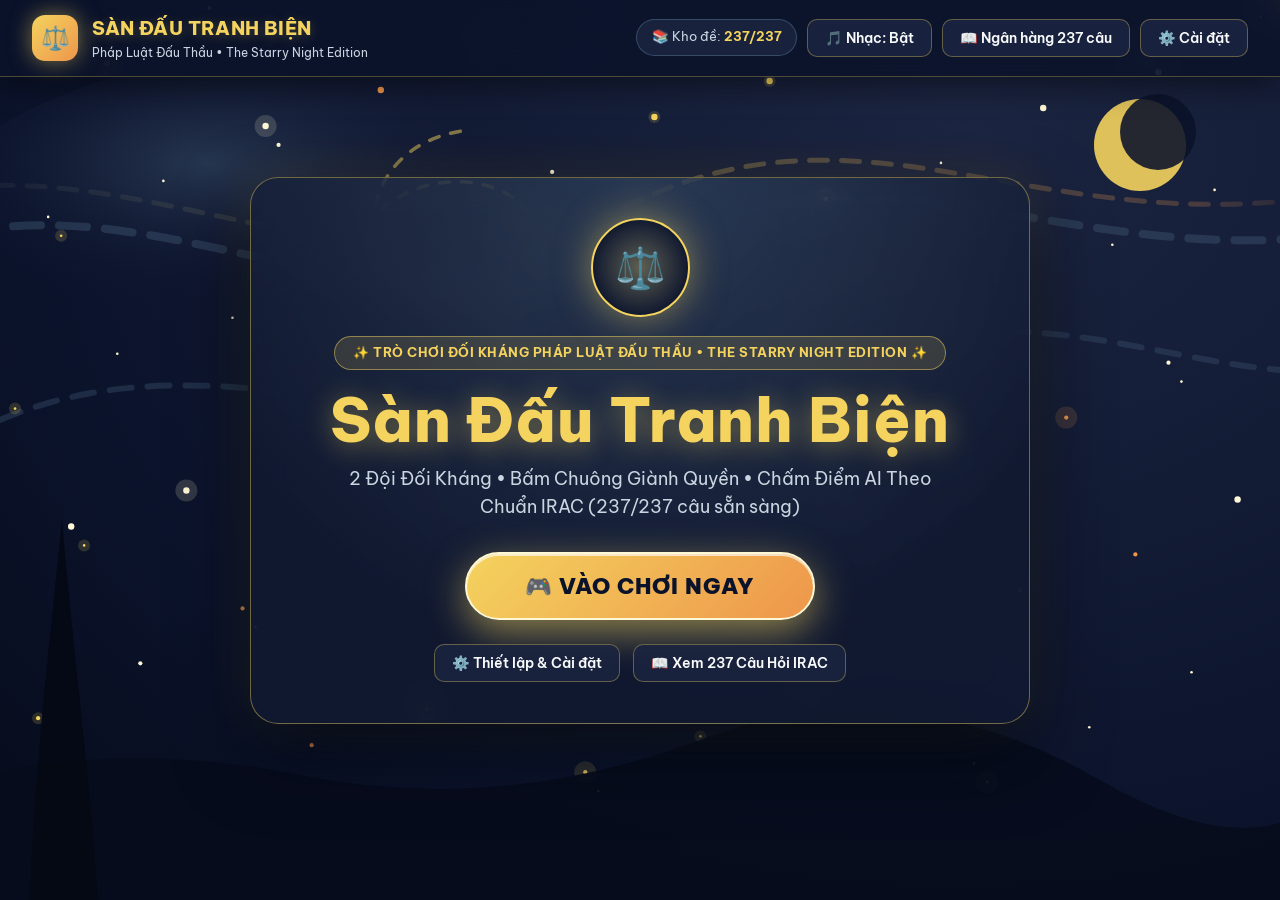
==== index.html @ 513fdb6c "Deploy Sàn Đấu Tranh Biện v8.0 to GitHub Pages" ====
<!DOCTYPE html>
<html lang="vi">
  <head>
    <meta charset="UTF-8" />
    <meta name="viewport" content="width=device-width, initial-scale=1.0, maximum-scale=5.0" />
    <meta name="description" content="Sàn Đấu Tranh Biện - Trò chơi học thuật đối kháng 1v1 môn Pháp luật Đấu thầu (UIT - ĐHQG TP.HCM)." />
    <meta name="author" content="Nguyễn Quốc Đạt, Đỗ Hoàng Gia Bảo, Trần Võ Đăng Khoa" />
    <meta name="referrer" content="no-referrer" />
    <title>Sàn Đấu Tranh Biện | Pháp Luật Đấu Thầu</title>
    <link rel="icon" type="image/svg+xml" href="./favicon.svg?v=8.0" />
    <link rel="shortcut icon" href="./favicon.svg?v=8.0" />
    <link rel="preconnect" href="https://fonts.googleapis.com" />
    <link rel="preconnect" href="https://fonts.gstatic.com" crossorigin />
    <link
      href="https://fonts.googleapis.com/css2?family=Be+Vietnam+Pro:ital,wght@0,400;0,500;0,600;0,700;0,800;1,400&family=Playfair+Display:ital,wght@0,700;0,800;1,600&family=JetBrains+Mono:wght@500;700&display=swap"
      rel="stylesheet"
    />
    <link rel="stylesheet" href="./styles.css?v=8.0" />
  </head>
  <body>
    <div id="root"></div>
    <script type="module" src="./app.js?v=8.0"></script>
  </body>
</html>
---- styles.css ----
:root {
  --bg-deep: #0B132B;
  --bg-deep-night: #0B132B;
  --bg-twilight: #1C2541;
  --cobalt-swirl: #3A506B;
  --star-yellow: #F4D35E;
  --star-amber: #EE964B;
  --cyan-glow: #5BC0BE;
  --text-light: #F8FAFC;
  --text-muted: #CBD5E1;
  --danger: #F87171;
  --success: #34D399;
}

* {
  box-sizing: border-box;
  margin: 0;
  padding: 0;
}

html, body {
  font-family: "Be Vietnam Pro", -apple-system, BlinkMacSystemFont, "Segoe UI", Roboto, sans-serif;
  background-color: var(--bg-deep);
  color: var(--text-light);
  min-height: 100vh;
  overflow-x: hidden;
  line-height: 1.55;
  -webkit-font-smoothing: antialiased;
}

h1, h2, .serif-title, .hero-heading, .victory-title {
  font-family: "Be Vietnam Pro", "Playfair Display", Georgia, serif;
}

kbd, code {
  font-family: "JetBrains Mono", monospace;
}

kbd {
  display: inline-block;
  padding: 0.15rem 0.55rem;
  border-radius: 6px;
  background: linear-gradient(180deg, #F4D35E, #D9A726);
  color: #0B132B;
  font-weight: 800;
  font-size: 0.84rem;
  box-shadow: 0 2px 0 #926B0F;
  margin: 0 2px;
}

code {
  background: rgba(11, 19, 43, 0.85);
  color: var(--star-yellow);
  padding: 0.15rem 0.45rem;
  border-radius: 6px;
  border: 1px solid rgba(244, 211, 94, 0.25);
  font-size: 0.88em;
}

/* =========================================================
   1. STARRY NIGHT FIXED BACKGROUND & SPOTLIGHTS
   ========================================================= */
.starry-bg-wrapper,
.starry-sky-layer {
  position: fixed;
  inset: 0;
  width: 100vw;
  height: 100vh;
  z-index: 0;
  pointer-events: none;
  overflow: hidden;
  background: radial-gradient(ellipse at 75% 15%, #1C2541 0%, #0B132B 70%, #060B19 100%);
}

.starry-svg {
  width: 100%;
  height: 100%;
  object-fit: cover;
  display: block;
}

.van-gogh-swirls path {
  animation: swirlDrift 16s ease-in-out infinite alternate;
}

.starry-star {
  animation: starTwinkle 3.5s ease-in-out infinite alternate;
}

@keyframes swirlDrift {
  0% {
    transform: translateX(-14px) translateY(0px);
  }
  100% {
    transform: translateX(16px) translateY(-8px);
  }
}

@keyframes starTwinkle {
  0% {
    opacity: 0.45;
  }
  100% {
    opacity: 1;
  }
}

.arena-spotlight {
  position: fixed;
  inset: 0;
  pointer-events: none;
  z-index: 1;
  transition: all 0.35s ease;
}

.spotlight-left {
  background: radial-gradient(circle at 22% 45%, rgba(244, 211, 94, 0.26) 0%, rgba(11, 19, 43, 0.76) 68%);
}

.spotlight-right {
  background: radial-gradient(circle at 78% 45%, rgba(238, 150, 75, 0.26) 0%, rgba(11, 19, 43, 0.76) 68%);
}

/* =========================================================
   2. APP SHELL & TOP NAVIGATION BAR
   ========================================================= */
.app-shell {
  position: relative;
  z-index: 2;
  min-height: 100vh;
  display: flex;
  flex-direction: column;
}

.top-nav {
  display: flex;
  align-items: center;
  justify-content: space-between;
  gap: 1rem;
  padding: 0.85rem 2rem;
  background: rgba(11, 19, 43, 0.86);
  backdrop-filter: blur(16px);
  border-bottom: 1px solid rgba(244, 211, 94, 0.28);
  position: sticky;
  top: 0;
  z-index: 40;
  box-shadow: 0 8px 32px rgba(0, 0, 0, 0.45);
}

@media (max-width: 820px) {
  .top-nav {
    flex-direction: column;
    padding: 0.85rem 1rem;
  }
}

.brand-logo {
  display: flex;
  align-items: center;
  gap: 0.9rem;
  cursor: pointer;
  user-select: none;
}

.brand-emblem {
  width: 46px;
  height: 46px;
  border-radius: 13px;
  background: linear-gradient(135deg, var(--star-yellow), var(--star-amber));
  color: var(--bg-deep);
  display: flex;
  align-items: center;
  justify-content: center;
  font-size: 1.45rem;
  font-weight: 800;
  box-shadow: 0 0 22px rgba(244, 211, 94, 0.5);
  flex-shrink: 0;
}

.brand-title {
  font-size: 1.18rem;
  font-weight: 800;
  color: var(--star-yellow);
  letter-spacing: 0.4px;
  text-shadow: 0 2px 12px rgba(244, 211, 94, 0.25);
}

.brand-subtitle {
  font-size: 0.78rem;
  color: var(--text-muted);
}

.nav-actions {
  display: flex;
  align-items: center;
  gap: 0.65rem;
  flex-wrap: wrap;
}

.history-pill {
  display: inline-flex;
  align-items: center;
  gap: 0.55rem;
  padding: 0.45rem 0.9rem;
  border-radius: 999px;
  background: rgba(28, 37, 65, 0.9);
  border: 1px solid rgba(58, 80, 107, 0.9);
  font-size: 0.84rem;
  color: var(--text-muted);
}

.history-pill strong {
  color: var(--star-yellow);
}

.btn-mini-reset {
  padding: 0.2rem 0.55rem;
  border-radius: 999px;
  background: rgba(238, 150, 75, 0.2);
  border: 1px solid rgba(238, 150, 75, 0.55);
  color: #FDBA74;
  font-size: 0.76rem;
  font-weight: 600;
  cursor: pointer;
  transition: all 0.2s ease;
  font-family: inherit;
}

.btn-mini-reset:hover {
  background: rgba(238, 150, 75, 0.38);
  color: #FFF;
}

/* =========================================================
   3. BUTTONS & CONTROLS
   ========================================================= */
.btn-secondary {
  display: inline-flex;
  align-items: center;
  justify-content: center;
  gap: 0.45rem;
  padding: 0.55rem 1.05rem;
  border-radius: 10px;
  background: rgba(28, 37, 65, 0.85);
  color: var(--text-light);
  border: 1px solid rgba(244, 211, 94, 0.35);
  font-weight: 600;
  font-size: 0.88rem;
  font-family: inherit;
  cursor: pointer;
  transition: all 0.2s ease;
}

.btn-secondary:hover {
  background: rgba(58, 80, 107, 0.9);
  border-color: var(--star-yellow);
  transform: translateY(-1px);
}

.btn-primary-gold {
  display: inline-flex;
  align-items: center;
  justify-content: center;
  gap: 0.6rem;
  padding: 0.95rem 2.2rem;
  border-radius: 14px;
  background: linear-gradient(135deg, #F4D35E 0%, #EE964B 100%);
  color: #0B132B;
  font-weight: 800;
  font-size: 1.05rem;
  letter-spacing: 0.4px;
  border: none;
  cursor: pointer;
  font-family: inherit;
  box-shadow: 0 8px 28px rgba(244, 211, 94, 0.4), inset 0 1px 0 rgba(255, 255, 255, 0.5);
  transition: all 0.22s ease;
}

.btn-primary-gold:hover:not(:disabled) {
  transform: translateY(-2px) scale(1.01);
  box-shadow: 0 12px 34px rgba(244, 211, 94, 0.6);
}

.btn-primary-gold:disabled {
  opacity: 0.6;
  cursor: not-allowed;
}

/* =========================================================
   4. GAME WELCOME SCREEN & TEAM SETUP LOBBY
   ========================================================= */
.welcome-screen {
  flex: 1;
  width: 100%;
  max-width: 1120px;
  min-height: calc(100dvh - 78px);
  margin: 0 auto;
  padding: clamp(1rem, 3vh, 2.5rem) clamp(1rem, 3vw, 2rem);
  display: flex;
  flex-direction: column;
  align-items: center;
  justify-content: space-between;
  gap: 1.5rem;
}

.welcome-hero-box {
  margin: auto 0;
  width: 100%;
  max-width: 780px;
  background: radial-gradient(circle at 50% 0%, rgba(58, 80, 107, 0.52), rgba(17, 25, 48, 0.88) 72%);
  backdrop-filter: blur(20px);
  border: 1.5px solid rgba(244, 211, 94, 0.42);
  border-radius: 28px;
  padding: clamp(1.8rem, 4.5vh, 3.4rem) clamp(1.25rem, 4vw, 3rem);
  text-align: center;
  box-shadow: 0 28px 75px rgba(3, 6, 16, 0.82), 0 0 48px rgba(244, 211, 94, 0.14);
  animation: floatCardIn 0.55s cubic-bezier(0.16, 1, 0.3, 1);
}

@keyframes floatCardIn {
  from {
    opacity: 0;
    transform: translateY(18px) scale(0.97);
  }
  to {
    opacity: 1;
    transform: translateY(0) scale(1);
  }
}

.welcome-crest-ring {
  width: clamp(78px, 11vh, 104px);
  height: clamp(78px, 11vh, 104px);
  margin: 0 auto 1.15rem;
  border-radius: 50%;
  background: radial-gradient(circle, rgba(244, 211, 94, 0.28) 0%, rgba(11, 19, 43, 0.92) 75%);
  border: 2.5px solid var(--star-yellow);
  display: flex;
  align-items: center;
  justify-content: center;
  box-shadow: 0 0 36px rgba(244, 211, 94, 0.5);
  animation: crestPulse 3.2s ease-in-out infinite alternate;
}

@keyframes crestPulse {
  from {
    transform: translateY(0) scale(1);
    box-shadow: 0 0 26px rgba(244, 211, 94, 0.42);
  }
  to {
    transform: translateY(-5px) scale(1.05);
    box-shadow: 0 0 46px rgba(244, 211, 94, 0.72);
  }
}

.welcome-crest-icon {
  font-size: clamp(2.4rem, 4.5vh, 3.2rem);
}

.welcome-game-title {
  font-size: clamp(2.2rem, 5vw, 3.8rem);
  font-weight: 800;
  color: var(--star-yellow);
  letter-spacing: 0.8px;
  text-shadow: 0 4px 28px rgba(244, 211, 94, 0.45);
  margin-bottom: 0.65rem;
  line-height: 1.15;
}

.welcome-game-tagline {
  font-size: clamp(0.92rem, 1.5vw, 1.12rem);
  color: var(--text-muted);
  max-width: 620px;
  margin: 0 auto 2rem;
}

.welcome-cta-group {
  margin-bottom: 1.5rem;
}

.btn-enter-game {
  display: inline-flex;
  align-items: center;
  justify-content: center;
  gap: 0.75rem;
  padding: clamp(0.95rem, 2vh, 1.25rem) clamp(2.2rem, 5vw, 3.6rem);
  border-radius: 999px;
  background: linear-gradient(135deg, #F4D35E 0%, #EE964B 100%);
  color: #0B132B;
  font-size: clamp(1.1rem, 2vw, 1.35rem);
  font-weight: 900;
  letter-spacing: 1px;
  border: 2px solid #FFF8D6;
  cursor: pointer;
  font-family: inherit;
  box-shadow: 0 12px 38px rgba(244, 211, 94, 0.55), inset 0 2px 0 rgba(255, 255, 255, 0.65);
  transition: all 0.22s ease;
}

.btn-enter-game:hover:not(:disabled) {
  transform: translateY(-3px) scale(1.04);
  box-shadow: 0 16px 48px rgba(244, 211, 94, 0.8);
}

.welcome-quick-links {
  display: flex;
  align-items: center;
  justify-content: center;
  gap: 0.85rem;
  flex-wrap: wrap;
}

.setup-top-bar {
  display: flex;
  align-items: center;
  justify-content: space-between;
  gap: 0.75rem;
  flex-wrap: wrap;
  margin-bottom: 1rem;
}

.landing-container {
  flex: 1;
  width: 100%;
  max-width: 1280px;
  margin: 0 auto;
  padding: clamp(1rem, 2.2vh, 1.75rem) clamp(0.85rem, 2.5vw, 1.5rem) 2rem;
  display: flex;
  flex-direction: column;
  justify-content: space-between;
  gap: 1.25rem;
}

.hero-card {
  background: rgba(28, 37, 65, 0.82);
  backdrop-filter: blur(18px);
  border: 1px solid rgba(244, 211, 94, 0.3);
  border-radius: 24px;
  padding: 2.2rem 2rem;
  box-shadow: 0 24px 60px rgba(4, 8, 20, 0.72);
  text-align: center;
}

.hero-badge {
  display: inline-flex;
  align-items: center;
  gap: 0.45rem;
  padding: 0.4rem 1.1rem;
  border-radius: 999px;
  background: rgba(244, 211, 94, 0.14);
  border: 1px solid rgba(244, 211, 94, 0.48);
  color: var(--star-yellow);
  font-size: 0.8rem;
  font-weight: 700;
  letter-spacing: 0.5px;
  margin-bottom: 0.9rem;
}

.hero-heading {
  font-size: clamp(1.7rem, 3.2vw, 2.55rem);
  font-weight: 800;
  color: #FFFFFF;
  margin-bottom: 0.75rem;
  text-shadow: 0 4px 24px rgba(11, 19, 43, 0.9);
}

.hero-desc {
  color: var(--text-muted);
  max-width: 840px;
  margin: 0 auto 1.85rem;
  font-size: 0.98rem;
  line-height: 1.65;
}

.hero-desc strong {
  color: var(--star-yellow);
}

.teams-setup-grid {
  display: grid;
  grid-template-columns: 1fr auto 1fr;
  gap: 1.5rem;
  align-items: stretch;
  margin-bottom: 1.65rem;
  text-align: left;
}

@media (max-width: 960px) {
  .teams-setup-grid {
    grid-template-columns: 1fr;
  }
}

.team-setup-box {
  background: rgba(11, 19, 43, 0.78);
  border: 1px solid rgba(58, 80, 107, 0.85);
  border-radius: 18px;
  padding: 1.4rem 1.5rem;
  transition: all 0.25s ease;
}

.team-a-box {
  border-top: 4px solid var(--star-yellow);
  box-shadow: 0 10px 30px rgba(244, 211, 94, 0.08);
}

.team-b-box {
  border-top: 4px solid var(--star-amber);
  box-shadow: 0 10px 30px rgba(238, 150, 75, 0.08);
}

.team-box-header {
  display: flex;
  align-items: center;
  justify-content: space-between;
  gap: 0.85rem;
  margin-bottom: 1.15rem;
  flex-wrap: wrap;
}

.team-avatar-large {
  width: 56px;
  height: 56px;
  border-radius: 14px;
  background: rgba(28, 37, 65, 0.95);
  border: 1px solid rgba(244, 211, 94, 0.4);
  display: flex;
  align-items: center;
  justify-content: center;
  font-size: 2rem;
  flex-shrink: 0;
}

.team-tag {
  display: block;
  font-size: 0.72rem;
  font-weight: 800;
  letter-spacing: 1px;
  color: var(--star-yellow);
  text-transform: uppercase;
}

.team-box-header h3 {
  font-size: 1.15rem;
  color: #FFFFFF;
}

.buzzer-badge {
  margin-left: auto;
  display: inline-flex;
  align-items: center;
  gap: 0.35rem;
  padding: 0.35rem 0.7rem;
  border-radius: 10px;
  background: rgba(28, 37, 65, 0.9);
  border: 1px solid rgba(244, 211, 94, 0.32);
  font-size: 0.82rem;
  color: var(--text-muted);
}

.field-label {
  display: block;
  font-size: 0.82rem;
  font-weight: 700;
  color: var(--star-yellow);
  margin-bottom: 0.4rem;
}

.text-input {
  width: 100%;
  padding: 0.7rem 0.95rem;
  border-radius: 10px;
  background: rgba(15, 23, 42, 0.92);
  border: 1px solid rgba(58, 80, 107, 0.95);
  color: var(--text-light);
  font-size: 0.96rem;
  font-family: inherit;
  margin-bottom: 1rem;
  transition: all 0.2s ease;
}

.text-input:focus {
  outline: none;
  border-color: var(--star-yellow);
  box-shadow: 0 0 0 3px rgba(244, 211, 94, 0.22);
}

.avatar-picker {
  display: flex;
  gap: 0.45rem;
  flex-wrap: wrap;
}

.avatar-btn {
  width: 42px;
  height: 42px;
  border-radius: 10px;
  font-size: 1.3rem;
  background: rgba(28, 37, 65, 0.75);
  border: 1px solid rgba(58, 80, 107, 0.85);
  cursor: pointer;
  transition: all 0.15s ease;
  display: flex;
  align-items: center;
  justify-content: center;
}

.avatar-btn:hover {
  border-color: var(--star-yellow);
  transform: translateY(-2px);
}

.avatar-btn.avatar-selected,
.avatar-btn.active {
  background: rgba(244, 211, 94, 0.24);
  border: 2px solid var(--star-yellow);
  transform: scale(1.08);
  box-shadow: 0 0 14px rgba(244, 211, 94, 0.45);
}

.vs-divider {
  display: flex;
  flex-direction: column;
  align-items: center;
  justify-content: center;
  gap: 0.55rem;
  padding: 0 0.35rem;
}

.vs-circle {
  width: 64px;
  height: 64px;
  border-radius: 50%;
  background: radial-gradient(circle, var(--star-yellow), var(--star-amber));
  color: var(--bg-deep);
  font-weight: 900;
  font-size: 1.35rem;
  display: flex;
  align-items: center;
  justify-content: center;
  box-shadow: 0 0 28px rgba(244, 211, 94, 0.55);
}

.vs-caption {
  font-size: 0.76rem;
  color: var(--text-muted);
  text-align: center;
  max-width: 110px;
}

/* Quick Match Options Bar */
.quick-match-bar {
  display: flex;
  align-items: center;
  justify-content: space-between;
  flex-wrap: wrap;
  gap: 1rem;
  padding: 1rem 1.25rem;
  border-radius: 16px;
  background: rgba(11, 19, 43, 0.78);
  border: 1px solid rgba(58, 80, 107, 0.85);
  margin-bottom: 1.65rem;
}

.quick-option {
  display: flex;
  align-items: center;
  gap: 0.6rem;
  flex-wrap: wrap;
  font-size: 0.88rem;
  color: var(--text-muted);
}

.segmented-control {
  display: inline-flex;
  background: rgba(28, 37, 65, 0.95);
  padding: 0.25rem;
  border-radius: 10px;
  border: 1px solid rgba(58, 80, 107, 0.85);
  gap: 0.25rem;
  flex-wrap: wrap;
}

.seg-btn {
  padding: 0.42rem 0.85rem;
  border-radius: 8px;
  border: none;
  background: transparent;
  color: var(--text-muted);
  font-weight: 600;
  font-size: 0.84rem;
  font-family: inherit;
  cursor: pointer;
  transition: all 0.18s ease;
}

.seg-btn:hover {
  color: #FFFFFF;
}

.seg-btn.seg-active {
  background: linear-gradient(135deg, var(--star-yellow), var(--star-amber));
  color: #0B132B;
  font-weight: 800;
  box-shadow: 0 2px 10px rgba(244, 211, 94, 0.35);
}

.config-summary-pill {
  padding: 0.42rem 0.85rem;
  border-radius: 8px;
  background: rgba(28, 37, 65, 0.9);
  border: 1px solid rgba(244, 211, 94, 0.28);
  color: var(--text-light);
  font-size: 0.84rem;
}

.config-summary-pill strong {
  color: var(--star-yellow);
}

.hero-cta-row {
  margin: 0.5rem 0 1.85rem;
}

.rules-grid {
  display: grid;
  grid-template-columns: repeat(3, 1fr);
  gap: 1rem;
  text-align: left;
}

@media (max-width: 860px) {
  .rules-grid {
    grid-template-columns: 1fr;
  }
}

.rule-mini-card {
  background: rgba(11, 19, 43, 0.68);
  border: 1px solid rgba(58, 80, 107, 0.7);
  border-radius: 14px;
  padding: 1rem 1.15rem;
}

.rule-mini-card h4 {
  color: var(--star-yellow);
  font-size: 0.95rem;
  margin-bottom: 0.35rem;
}

.rule-mini-card p {
  font-size: 0.84rem;
  color: var(--text-muted);
  line-height: 1.5;
}

.landing-credits {
  text-align: center;
  padding: 0.95rem 1rem;
  font-size: 0.85rem;
  color: rgba(203, 213, 225, 0.82);
  border-top: 1px solid rgba(244, 211, 94, 0.18);
  background: rgba(11, 19, 43, 0.65);
  border-radius: 12px;
  letter-spacing: 0.3px;
}

/* =========================================================
   5. DEBATE ARENA HUD & CENTERED CLOCK MEDALLION
   ========================================================= */
.arena-container {
  flex: 1;
  width: 100%;
  max-width: 1280px;
  margin: 0 auto;
  padding: 1.4rem 1.5rem 2.5rem;
  display: flex;
  flex-direction: column;
  gap: 1.25rem;
}

.arena-hud {
  display: grid;
  grid-template-columns: 1fr 240px 1fr;
  gap: 1.25rem;
  align-items: center;
  justify-items: center;
}

@media (max-width: 900px) {
  .arena-hud {
    grid-template-columns: 1fr;
  }
}

.hud-team {
  width: 100%;
  display: flex;
  align-items: center;
  justify-content: space-between;
  padding: 1.15rem 1.4rem;
  border-radius: 18px;
  background: rgba(28, 37, 65, 0.88);
  backdrop-filter: blur(14px);
  border: 2px solid rgba(58, 80, 107, 0.85);
  transition: all 0.3s ease;
}

.hud-team-a {
  border-left: 5px solid var(--star-yellow);
}

.hud-team-b {
  border-right: 5px solid var(--star-amber);
}

.hud-team.hud-active-spotlight {
  border-color: var(--star-yellow);
  box-shadow: 0 0 36px rgba(244, 211, 94, 0.6);
  transform: scale(1.02);
  background: rgba(38, 52, 92, 0.95);
}

.hud-team-meta {
  display: flex;
  align-items: center;
  gap: 0.85rem;
}

.hud-right {
  text-align: right;
}

.hud-avatar {
  width: 52px;
  height: 52px;
  border-radius: 14px;
  background: rgba(11, 19, 43, 0.9);
  border: 1px solid rgba(244, 211, 94, 0.35);
  display: flex;
  align-items: center;
  justify-content: center;
  font-size: 1.9rem;
}

.hud-name {
  font-weight: 800;
  font-size: 1.08rem;
  color: #FFFFFF;
}

.hud-key-hint {
  font-size: 0.78rem;
  color: var(--text-muted);
  margin-top: 0.15rem;
}

.hud-score {
  font-size: 2.15rem;
  font-weight: 800;
  color: var(--star-yellow);
  font-variant-numeric: tabular-nums;
}

.hud-score small {
  font-size: 1rem;
  color: var(--text-muted);
}

/* Dead-Center Clock Medallion */
.hud-center {
  width: 240px;
  margin: 0 auto;
  display: flex;
  flex-direction: column;
  align-items: center;
  justify-content: center;
  text-align: center;
  gap: 0.45rem;
  padding: 0.85rem 1rem;
  border-radius: 22px;
  background: rgba(11, 19, 43, 0.94);
  border: 1.5px solid rgba(244, 211, 94, 0.48);
  box-shadow: 0 12px 34px rgba(0, 0, 0, 0.6), 0 0 24px rgba(244, 211, 94, 0.15);
}

.round-pill {
  font-size: 0.76rem;
  font-weight: 800;
  letter-spacing: 0.9px;
  color: var(--star-yellow);
  text-transform: uppercase;
}

.timer-box {
  width: 100%;
  display: flex;
   flex-direction: column;
  align-items: center;
  justify-content: center;
}

.countdown-widget {
  width: 100%;
  display: flex;
  flex-direction: column;
  align-items: center;
  justify-content: center;
  gap: 0.4rem;
}

.countdown-ring-wrap {
  position: relative;
  width: 88px;
  height: 88px;
  margin: 0 auto;
  display: flex;
  align-items: center;
  justify-content: center;
}

.countdown-svg {
  transform: rotate(-90deg);
  filter: drop-shadow(0 0 10px rgba(244, 211, 94, 0.35));
}

.countdown-track {
  stroke: rgba(58, 80, 107, 0.7);
}

.countdown-progress {
  stroke: var(--star-yellow);
  stroke-linecap: round;
  transition: stroke-dashoffset 0.35s linear, stroke 0.25s ease;
}

.countdown-center-text {
  position: absolute;
  inset: 0;
  display: flex;
  align-items: center;
  justify-content: center;
  font-size: 1.55rem;
  font-weight: 800;
  color: var(--star-yellow);
  font-variant-numeric: tabular-nums;
  text-shadow: 0 2px 10px rgba(244, 211, 94, 0.35);
}

.countdown-phase-label {
  font-size: 0.78rem;
  font-weight: 700;
  color: var(--text-light);
  text-align: center;
}

.countdown-bar-outer {
  width: 100%;
  height: 6px;
  border-radius: 999px;
  background: rgba(28, 37, 65, 0.95);
  overflow: hidden;
  border: 1px solid rgba(58, 80, 107, 0.8);
}

.countdown-bar-inner {
  height: 100%;
  background: linear-gradient(90deg, var(--star-yellow), var(--star-amber));
  border-radius: 999px;
  transition: width 0.35s linear;
}

.countdown-widget.timer-critical .countdown-progress {
  stroke: #F87171;
}

.countdown-widget.timer-critical .countdown-center-text {
  color: #F87171;
  animation: criticalPulse 0.45s ease-in-out infinite alternate;
}

.countdown-widget.timer-critical .countdown-bar-inner {
  background: linear-gradient(90deg, #EF4444, #F87171);
}

@keyframes criticalPulse {
  from {
    transform: scale(1);
    text-shadow: 0 0 8px rgba(248, 113, 113, 0.5);
  }
  to {
    transform: scale(1.12);
    text-shadow: 0 0 22px rgba(248, 113, 113, 0.95);
  }
}

.btn-quit-match {
  background: transparent;
  border: none;
  color: rgba(248, 113, 113, 0.85);
  font-size: 0.75rem;
  font-weight: 600;
  cursor: pointer;
  font-family: inherit;
  margin-top: 0.1rem;
}

.btn-quit-match:hover {
  color: #FCA5A5;
  text-decoration: underline;
}

/* Stage Transition & Question Card */
.stage-transition-card,
.question-arena-card {
  background: rgba(28, 37, 65, 0.86);
  backdrop-filter: blur(18px);
  border: 1px solid rgba(244, 211, 94, 0.38);
  border-radius: 22px;
  padding: 2rem;
  box-shadow: 0 20px 50px rgba(4, 8, 20, 0.7);
}

.stage-transition-card {
  text-align: center;
  padding: 4rem 2rem;
}

.swirl-spinner {
  width: 56px;
  height: 56px;
  border-radius: 50%;
  border: 4px solid rgba(244, 211, 94, 0.2);
  border-top-color: var(--star-yellow);
  border-right-color: var(--star-amber);
  margin: 0 auto 1.2rem;
  animation: spin 0.9s linear infinite;
}

@keyframes spin {
  to {
    transform: rotate(360deg);
  }
}

.transition-diff {
  color: var(--text-muted);
  margin-top: 0.5rem;
}

.question-card-header {
  display: flex;
  align-items: center;
  justify-content: space-between;
  flex-wrap: wrap;
  gap: 0.75rem;
  margin-bottom: 1.1rem;
}

.q-number-badge {
  padding: 0.35rem 0.9rem;
  border-radius: 999px;
  background: rgba(11, 19, 43, 0.85);
  border: 1px solid rgba(244, 211, 94, 0.35);
  color: var(--star-yellow);
  font-weight: 700;
  font-size: 0.84rem;
}

.q-diff-badge {
  padding: 0.35rem 0.95rem;
  border-radius: 999px;
  font-weight: 700;
  font-size: 0.84rem;
}

.diff-easy {
  background: rgba(52, 211, 153, 0.18);
  color: #6EE7B7;
  border: 1px solid rgba(52, 211, 153, 0.48);
}

.diff-medium {
  background: rgba(244, 211, 94, 0.18);
  color: var(--star-yellow);
  border: 1px solid rgba(244, 211, 94, 0.5);
}

.diff-hard {
  background: rgba(238, 150, 75, 0.22);
  color: #FDBA74;
  border: 1px solid rgba(238, 150, 75, 0.55);
}

.question-verbatim-text {
  font-size: clamp(1.2rem, 2.1vw, 1.5rem);
  font-weight: 700;
  color: #FFFFFF;
  line-height: 1.6;
  padding: 1.35rem 1.5rem;
  border-radius: 16px;
  background: rgba(11, 19, 43, 0.78);
  border-left: 5px solid var(--star-yellow);
  margin-bottom: 1.5rem;
}

/* Buzzer Buttons Zone */
.steal-alert {
  padding: 0.85rem 1.15rem;
  border-radius: 12px;
  background: rgba(238, 150, 75, 0.2);
  border: 1px solid var(--star-amber);
  color: #FDBA74;
  font-weight: 600;
  text-align: center;
  margin-bottom: 1.15rem;
}

.buzzer-buttons-row {
  display: grid;
  grid-template-columns: 1fr 1fr;
  gap: 1.35rem;
}

@media (max-width: 720px) {
  .buzzer-buttons-row {
    grid-template-columns: 1fr;
  }
}

.buzzer-big-btn {
  display: flex;
  flex-direction: column;
  align-items: center;
  justify-content: center;
  gap: 0.5rem;
  padding: 1.85rem 1.25rem;
  border-radius: 18px;
  background: linear-gradient(145deg, rgba(17, 27, 56, 0.95), rgba(11, 19, 43, 0.95));
  border: 2px solid rgba(244, 211, 94, 0.4);
  color: #FFFFFF;
  cursor: pointer;
  font-family: inherit;
  transition: all 0.2s ease;
}

.buzzer-a:hover:not(:disabled) {
  border-color: var(--star-yellow);
  box-shadow: 0 0 32px rgba(244, 211, 94, 0.5);
  transform: translateY(-3px);
}

.buzzer-b {
  border-color: rgba(238, 150, 75, 0.45);
}

.buzzer-b:hover:not(:disabled) {
  border-color: var(--star-amber);
  box-shadow: 0 0 32px rgba(238, 150, 75, 0.5);
  transform: translateY(-3px);
}

.buzzer-disabled {
  opacity: 0.4;
  cursor: not-allowed;
}

.buzzer-icon {
  font-size: 2.5rem;
}

.buzzer-team-title {
  font-size: 1.2rem;
  font-weight: 800;
  color: var(--star-yellow);
}

.buzzer-key-Prompt {
  font-size: 0.88rem;
  color: var(--text-muted);
}

/* Answering Panel */
.answering-panel {
  background: rgba(11, 19, 43, 0.82);
  border: 1px solid rgba(244, 211, 94, 0.35);
  border-radius: 18px;
  padding: 1.4rem;
}

.answering-banner {
  display: flex;
  align-items: center;
  justify-content: space-between;
  flex-wrap: wrap;
  gap: 1rem;
  margin-bottom: 1.15rem;
}

.answering-team-info {
  display: flex;
  align-items: center;
  gap: 0.75rem;
}

.spotlight-icon {
  font-size: 1.65rem;
}

.answering-team-info strong {
  color: var(--star-yellow);
  font-size: 1.05rem;
}

.answering-team-info p {
  font-size: 0.82rem;
  color: var(--text-muted);
}

.mode-switcher {
  display: inline-flex;
  background: rgba(28, 37, 65, 0.95);
  padding: 0.25rem;
  border-radius: 10px;
  border: 1px solid rgba(58, 80, 107, 0.9);
  gap: 0.25rem;
}

.mode-btn {
  padding: 0.45rem 0.9rem;
  border-radius: 8px;
  border: none;
  background: transparent;
  color: var(--text-muted);
  font-weight: 600;
  font-size: 0.84rem;
  font-family: inherit;
  cursor: pointer;
}

.mode-btn.mode-active {
  background: var(--star-yellow);
  color: #0B132B;
  font-weight: 800;
}

.voice-controls-box {
  margin-bottom: 1rem;
}

.btn-mic {
  width: 100%;
  padding: 0.85rem 1.2rem;
  border-radius: 12px;
  border: 1.5px dashed rgba(244, 211, 94, 0.55);
  background: rgba(28, 37, 65, 0.8);
  color: var(--star-yellow);
  font-weight: 700;
  font-size: 0.95rem;
  font-family: inherit;
  cursor: pointer;
  transition: all 0.2s ease;
}

.btn-mic.mic-recording {
  background: rgba(239, 68, 68, 0.22);
  border: 1.5px solid #F87171;
  color: #FCA5A5;
}

.interim-transcript {
  margin-top: 0.6rem;
  padding: 0.6rem 0.9rem;
  border-radius: 8px;
  background: rgba(244, 211, 94, 0.12);
  color: var(--star-yellow);
  font-style: italic;
  font-size: 0.9rem;
}

.voice-error-msg {
  margin-top: 0.6rem;
  padding: 0.6rem 0.9rem;
  border-radius: 8px;
  background: rgba(239, 68, 68, 0.18);
  border: 1px solid rgba(248, 113, 113, 0.45);
  color: #FCA5A5;
  font-size: 0.85rem;
}

.answer-textarea {
  width: 100%;
  min-height: 125px;
  padding: 1rem;
  border-radius: 12px;
  background: rgba(7, 12, 28, 0.92);
  border: 1.5px solid rgba(58, 80, 107, 0.95);
  color: #FFFFFF;
  font-size: 1rem;
  font-family: inherit;
  resize: vertical;
  margin-bottom: 1rem;
}

.answer-textarea:focus {
  outline: none;
  border-color: var(--star-yellow);
  box-shadow: 0 0 0 3px rgba(244, 211, 94, 0.22);
}

.answering-actions {
  display: flex;
  justify-content: flex-end;
}

.grading-loading-box {
  text-align: center;
  padding: 2.5rem 1rem;
  color: var(--star-yellow);
  font-weight: 600;
}

/* =========================================================
   6. ROUND RESULT & IRAC SIDE-BY-SIDE COMPARISON
   ========================================================= */
.round-result-panel {
  display: flex;
  flex-direction: column;
  gap: 1.4rem;
}

.score-summary-banner {
  display: grid;
  grid-template-columns: auto 1fr auto;
  gap: 1.35rem;
  align-items: center;
  padding: 1.35rem;
  border-radius: 16px;
  background: rgba(11, 19, 43, 0.88);
  border: 1px solid rgba(244, 211, 94, 0.4);
}

@media (max-width: 860px) {
  .score-summary-banner {
    grid-template-columns: 1fr;
    text-align: center;
  }
}

.score-circle {
  width: 96px;
  height: 96px;
  border-radius: 50%;
  background: radial-gradient(circle, rgba(244, 211, 94, 0.25), rgba(11, 19, 43, 0.95));
  border: 3px solid var(--star-yellow);
  display: flex;
  flex-direction: column;
  align-items: center;
  justify-content: center;
  margin: 0 auto;
}

.accuracy-big {
  font-size: 1.65rem;
  font-weight: 800;
  color: var(--star-yellow);
}

.accuracy-label {
  font-size: 0.7rem;
  color: var(--text-muted);
}

.formula-title {
  font-size: 1.1rem;
  margin-bottom: 0.35rem;
}

.earned-points-highlight {
  color: #6EE7B7;
  font-size: 1.25rem;
}

.formula-math {
  font-size: 0.88rem;
  color: var(--text-muted);
  margin-bottom: 0.5rem;
}

.ai-feedback-text {
  font-size: 0.92rem;
  color: var(--text-light);
}

.irac-pillar-bars {
  display: grid;
  grid-template-columns: 1fr 1fr;
  gap: 0.5rem 1rem;
  background: rgba(28, 37, 65, 0.8);
  padding: 0.85rem 1rem;
  border-radius: 12px;
  font-size: 0.84rem;
}

.pillar-item strong {
  color: var(--star-yellow);
}

.comparison-table-wrapper {
  background: rgba(11, 19, 43, 0.78);
  border: 1px solid rgba(58, 80, 107, 0.85);
  border-radius: 16px;
  padding: 1.35rem;
}

.comparison-heading {
  color: var(--star-yellow);
  font-size: 1.05rem;
  margin-bottom: 1rem;
}

.comparison-grid {
  display: grid;
  grid-template-columns: 1fr 1.35fr;
  gap: 1.25rem;
}

@media (max-width: 900px) {
  .comparison-grid {
    grid-template-columns: 1fr;
  }
}

.player-answer-col h4,
.canonical-irac-col h4 {
  font-size: 0.92rem;
  color: var(--text-muted);
  margin-bottom: 0.65rem;
}

.player-answer-box {
  padding: 1rem;
  border-radius: 12px;
  background: rgba(28, 37, 65, 0.75);
  border: 1px solid rgba(58, 80, 107, 0.9);
  color: #FFFFFF;
  min-height: 160px;
  white-space: pre-wrap;
  line-height: 1.6;
}

.irac-blocks {
  display: flex;
  flex-direction: column;
  gap: 0.75rem;
}

.irac-block {
  padding: 0.85rem 1rem;
  border-radius: 12px;
  background: rgba(28, 37, 65, 0.82);
  border-left: 4px solid var(--star-yellow);
}

.irac-tag {
  display: inline-block;
  font-size: 0.76rem;
  font-weight: 800;
  text-transform: uppercase;
  letter-spacing: 0.5px;
  color: var(--star-yellow);
  margin-bottom: 0.25rem;
}

.irac-block p {
  font-size: 0.92rem;
  color: var(--text-light);
  line-height: 1.55;
}

.next-round-row {
  display: flex;
  justify-content: center;
}

/* =========================================================
   7. VICTORY SCREEN & PROMINENT AUTHOR PLAQUE
   ========================================================= */
.victory-container {
  flex: 1;
  width: 100%;
  max-width: 1060px;
  margin: 0 auto;
  padding: 2rem 1.5rem 3rem;
  display: flex;
  align-items: center;
  justify-content: center;
}

.confetti-canvas {
  position: fixed;
  inset: 0;
  pointer-events: none;
  z-index: 30;
}

.victory-card {
  position: relative;
  z-index: 35;
  width: 100%;
  background: rgba(28, 37, 65, 0.9);
  backdrop-filter: blur(20px);
  border: 2px solid rgba(244, 211, 94, 0.55);
  border-radius: 26px;
  padding: 2.5rem 2rem;
  text-align: center;
  box-shadow: 0 28px 80px rgba(0, 0, 0, 0.8);
}

.victory-crown {
  font-size: 3.6rem;
  margin-bottom: 0.5rem;
}

.victory-subtitle {
  font-size: 0.84rem;
  font-weight: 800;
  letter-spacing: 1.2px;
  color: var(--star-amber);
  margin-bottom: 0.4rem;
}

.victory-title {
  font-size: clamp(1.6rem, 3vw, 2.4rem);
  font-weight: 800;
  color: var(--star-yellow);
  margin-bottom: 1.75rem;
}

.final-scoreboard {
  display: grid;
  grid-template-columns: 1fr auto 1fr;
  gap: 1.25rem;
  align-items: center;
  margin-bottom: 2rem;
}

@media (max-width: 720px) {
  .final-scoreboard {
    grid-template-columns: 1fr;
  }
}

.final-team-card {
  padding: 1.5rem;
  border-radius: 18px;
  background: rgba(11, 19, 43, 0.85);
  border: 1.5px solid rgba(58, 80, 107, 0.85);
}

.final-team-card.winner-glow {
  border-color: var(--star-yellow);
  box-shadow: 0 0 36px rgba(244, 211, 94, 0.45);
}

.final-avatar {
  font-size: 2.8rem;
  display: block;
  margin-bottom: 0.5rem;
}

.final-points {
  font-size: 2rem;
  font-weight: 800;
  color: var(--star-yellow);
  margin-top: 0.35rem;
}

.final-vs {
  font-size: 1.4rem;
  font-weight: 900;
  color: var(--star-amber);
}

.authors-honor-plaque {
  padding: 1.5rem;
  border-radius: 18px;
  background: linear-gradient(135deg, rgba(244, 211, 94, 0.16), rgba(238, 150, 75, 0.14));
  border: 1.5px solid rgba(244, 211, 94, 0.55);
  margin-bottom: 1.85rem;
}

.plaque-header {
  font-size: 0.82rem;
  font-weight: 800;
  letter-spacing: 1px;
  color: var(--star-yellow);
  margin-bottom: 0.55rem;
}

.authors-names {
  display: flex;
  align-items: center;
  justify-content: center;
  flex-wrap: wrap;
  gap: 0.75rem;
  font-size: 1.25rem;
  font-weight: 800;
  color: #FFFFFF;
  margin-bottom: 0.4rem;
}

.author-dot {
  color: var(--star-yellow);
}

.plaque-sub {
  font-size: 0.84rem;
  color: var(--text-muted);
}

.victory-actions {
  display: flex;
  align-items: center;
  justify-content: center;
  gap: 1rem;
  flex-wrap: wrap;
}

/* =========================================================
   8. MODALS (SETTINGS & 237 QUESTION BANK)
   ========================================================= */
.modal-backdrop {
  position: fixed;
  inset: 0;
  z-index: 80;
  background: rgba(5, 9, 22, 0.84);
  backdrop-filter: blur(10px);
  display: flex;
  align-items: center;
  justify-content: center;
  padding: 1.25rem;
}

.modal-card {
  width: 100%;
  max-width: 650px;
  max-height: 88vh;
  overflow-y: auto;
  background: #131C38;
  border: 1px solid rgba(244, 211, 94, 0.45);
  border-radius: 20px;
  padding: 1.5rem;
  box-shadow: 0 24px 64px rgba(0, 0, 0, 0.8);
}

.modal-wide {
  max-width: 980px;
}

.modal-header {
  display: flex;
  align-items: center;
  justify-content: space-between;
  padding-bottom: 1rem;
  border-bottom: 1px solid rgba(58, 80, 107, 0.65);
  margin-bottom: 1.15rem;
}

.modal-header h3 {
  color: var(--star-yellow);
  font-size: 1.2rem;
}

.btn-close {
  width: 34px;
  height: 34px;
  border-radius: 8px;
  border: 1px solid rgba(58, 80, 107, 0.85);
  background: rgba(11, 19, 43, 0.8);
  color: var(--text-light);
  cursor: pointer;
}

.modal-body {
  display: flex;
  flex-direction: column;
  gap: 0.95rem;
}

.settings-row {
  display: flex;
  align-items: center;
  justify-content: space-between;
  flex-wrap: wrap;
  gap: 1rem;
  padding: 0.65rem 0;
  border-bottom: 1px solid rgba(58, 80, 107, 0.35);
}

.settings-subrow {
  background: rgba(11, 19, 43, 0.55);
  padding: 0.75rem 1rem;
  border-radius: 12px;
  border: 1px dashed rgba(244, 211, 94, 0.38);
}

.settings-row select,
.bank-filter-bar select,
.key-input {
  padding: 0.55rem 0.85rem;
  border-radius: 8px;
  background: rgba(11, 19, 43, 0.92);
  border: 1px solid rgba(58, 80, 107, 0.95);
  color: #FFFFFF;
  font-family: inherit;
  font-weight: 600;
}

.text-time-customizer {
  display: flex;
  align-items: center;
  gap: 0.6rem;
  flex-wrap: wrap;
}

.custom-seconds-wrap {
  display: inline-flex;
  align-items: center;
  gap: 0.35rem;
  color: var(--text-muted);
  font-size: 0.85rem;
}

.key-input {
  width: 64px;
  text-align: center;
  text-transform: uppercase;
  color: var(--star-yellow);
  font-weight: 800;
}

.modal-footer {
  margin-top: 1.35rem;
  display: flex;
  justify-content: flex-end;
}

.bank-filter-bar {
  display: grid;
  grid-template-columns: 1fr auto;
  gap: 0.85rem;
  margin-bottom: 1rem;
}

.bank-filter-bar .text-input {
  margin-bottom: 0;
}

.bank-list {
  display: flex;
  flex-direction: column;
  gap: 0.85rem;
  max-height: 62vh;
  overflow-y: auto;
  padding-right: 0.35rem;
}

.bank-item-card {
  background: rgba(11, 19, 43, 0.85);
  border: 1px solid rgba(58, 80, 107, 0.8);
  border-radius: 14px;
  padding: 1rem 1.15rem;
}

.bank-item-header {
  display: flex;
  align-items: flex-start;
  justify-content: space-between;
  gap: 0.85rem;
  margin-bottom: 0.75rem;
  color: #FFFFFF;
}

.bank-irac-grid {
  display: grid;
  grid-template-columns: 1fr 1fr;
  gap: 0.6rem 1rem;
  font-size: 0.85rem;
  color: var(--text-muted);
}

@media (max-width: 760px) {
  .bank-irac-grid {
    grid-template-columns: 1fr;
  }
}

.bank-irac-grid strong {
  color: var(--star-yellow);
}


/* =========================================================
   9. 1v1 COMBAT ARENA HUD, VOICE WAVEFORM & RESULT OVERLAY (v8.0)
   ========================================================= */
.arena-container {
  padding: 0.75rem 1.25rem 1rem;
  gap: 0.75rem;
  max-height: calc(100dvh - 68px);
  overflow-y: auto;
}

.hud-fighter-tag {
  font-size: 0.68rem;
  font-weight: 800;
  letter-spacing: 1.4px;
  color: var(--star-yellow);
  text-transform: uppercase;
  margin-bottom: 0.1rem;
}

.combat-power-bar-wrap {
  position: relative;
  width: 100%;
  height: 22px;
  border-radius: 999px;
  background: rgba(11, 19, 43, 0.92);
  border: 2px solid rgba(244, 211, 94, 0.55);
  display: flex;
  overflow: hidden;
  box-shadow: 0 0 22px rgba(244, 211, 94, 0.22);
}

.combat-bar-side {
  height: 100%;
  display: flex;
  align-items: center;
  font-size: 0.72rem;
  font-weight: 800;
  padding: 0 0.75rem;
  transition: width 0.55s cubic-bezier(0.22, 1, 0.36, 1);
}

.combat-bar-a {
  background: linear-gradient(90deg, #B45309, #F4D35E);
  color: #0B132B;
  justify-content: flex-start;
}

.combat-bar-b {
  background: linear-gradient(90deg, #38BDF8, #1D4ED8);
  color: #FFFFFF;
  justify-content: flex-end;
}

.combat-clash-spark {
  position: absolute;
  top: 50%;
  transform: translate(-50%, -50%);
  width: 28px;
  height: 28px;
  border-radius: 50%;
  background: #0B132B;
  border: 2px solid var(--star-yellow);
  display: flex;
  align-items: center;
  justify-content: center;
  font-size: 0.9rem;
  box-shadow: 0 0 16px rgba(244, 211, 94, 0.95);
  transition: left 0.55s cubic-bezier(0.22, 1, 0.36, 1);
  z-index: 2;
}

.arena-buzz-impact .question-arena-card {
  animation: combatImpactShake 0.38s cubic-bezier(0.36, 0.07, 0.19, 0.97);
  border-color: rgba(244, 211, 94, 0.75);
}

@keyframes combatImpactShake {
  0%, 100% { transform: translate3d(0, 0, 0); }
  20% { transform: translate3d(-6px, 2px, 0); }
  40% { transform: translate3d(6px, -2px, 0); }
  60% { transform: translate3d(-4px, 1px, 0); }
  80% { transform: translate3d(4px, -1px, 0); }
}

.combat-round-splash {
  padding: 2.4rem 1.8rem;
  border: 2px solid rgba(244, 211, 94, 0.65);
  background: radial-gradient(circle at center, rgba(58, 80, 107, 0.55), rgba(11, 19, 43, 0.95));
  animation: roundSplashZoom 0.45s cubic-bezier(0.16, 1, 0.3, 1);
}

@keyframes roundSplashZoom {
  from { opacity: 0; transform: scale(0.84); }
  to { opacity: 1; transform: scale(1); }
}

.combat-round-badge {
  display: inline-block;
  padding: 0.35rem 1.1rem;
  border-radius: 999px;
  background: linear-gradient(135deg, var(--star-yellow), var(--star-amber));
  color: #0B132B;
  font-weight: 900;
  letter-spacing: 2px;
  font-size: 0.85rem;
  margin-bottom: 0.7rem;
}

.combat-fight-call {
  margin-top: 1rem;
  font-size: 1.15rem;
  font-weight: 800;
  color: var(--star-yellow);
  letter-spacing: 1.2px;
  text-shadow: 0 0 18px rgba(244, 211, 94, 0.65);
}

.buzzer-buttons-row {
  display: grid;
  grid-template-columns: 1fr auto 1fr;
  align-items: center;
  gap: 1rem;
}

@media (max-width: 780px) {
  .buzzer-buttons-row {
    grid-template-columns: 1fr;
  }
  .buzzer-vs-emblem {
    display: none;
  }
}

.buzzer-vs-emblem {
  font-weight: 900;
  font-size: 1.1rem;
  color: var(--star-yellow);
  padding: 0.55rem 0.9rem;
  border-radius: 999px;
  background: rgba(11, 19, 43, 0.9);
  border: 1.5px solid rgba(244, 211, 94, 0.48);
  box-shadow: 0 0 20px rgba(244, 211, 94, 0.25);
}

/* Voice Combat Stage (No Textarea in Voice Mode!) */
.voice-combat-stage {
  display: flex;
  flex-direction: column;
  gap: 0.85rem;
  margin-bottom: 0.9rem;
}

.voice-visualizer-row {
  display: flex;
  align-items: center;
  justify-content: center;
  gap: 1rem;
  flex-wrap: wrap;
}

.voice-wave-bars {
  display: inline-flex;
  align-items: center;
  gap: 4px;
  height: 36px;
  padding: 0 0.5rem;
}

.wave-bar {
  width: 4px;
  height: 8px;
  border-radius: 99px;
  background: rgba(244, 211, 94, 0.35);
  transition: height 0.2s ease;
}

.voice-wave-bars.wave-active .wave-bar {
  background: linear-gradient(180deg, var(--star-yellow), var(--star-amber));
  animation: soundWaveBounce 0.75s ease-in-out infinite alternate;
}

@keyframes soundWaveBounce {
  0% { height: 6px; opacity: 0.55; }
  100% { height: 32px; opacity: 1; }
}

.voice-live-transcript-card {
  background: rgba(11, 19, 43, 0.92);
  border: 1.5px solid rgba(244, 211, 94, 0.42);
  border-radius: 14px;
  padding: 0.9rem 1.15rem;
}

.voice-transcript-header {
  display: flex;
  align-items: center;
  gap: 0.5rem;
  font-size: 0.8rem;
  font-weight: 700;
  color: var(--star-yellow);
  margin-bottom: 0.45rem;
}

.voice-status-dot {
  width: 10px;
  height: 10px;
  border-radius: 50%;
  background: #64748B;
}

.voice-status-dot.dot-live {
  background: #EF4444;
  box-shadow: 0 0 12px #EF4444;
  animation: pulseDot 0.9s infinite alternate;
}

@keyframes pulseDot {
  from { transform: scale(0.85); opacity: 0.7; }
  to { transform: scale(1.2); opacity: 1; }
}

.voice-live-transcript-text {
  font-size: 1rem;
  line-height: 1.55;
  color: var(--text-muted);
  font-style: italic;
  min-height: 2.8rem;
}

.voice-live-transcript-text.has-spoken-text {
  color: #FFFFFF;
  font-style: normal;
  font-weight: 600;
}

/* Full-Screen Overlay Result Modal (Zero Page Scroll!) */
.result-overlay-backdrop {
  position: fixed;
  inset: 0;
  z-index: 95;
  background: rgba(5, 9, 22, 0.86);
  backdrop-filter: blur(12px);
  display: flex;
  align-items: center;
  justify-content: center;
  padding: 1rem;
  animation: fadeInResult 0.25s ease-out;
}

@keyframes fadeInResult {
  from { opacity: 0; }
  to { opacity: 1; }
}

.result-overlay-modal {
  width: 100%;
  max-width: 1140px;
  max-height: 90dvh;
  display: flex;
  flex-direction: column;
  gap: 0.85rem;
  background: linear-gradient(165deg, rgba(28, 37, 65, 0.98), rgba(11, 19, 43, 0.99));
  border: 2px solid rgba(244, 211, 94, 0.65);
  border-radius: 22px;
  padding: 1.25rem 1.5rem;
  box-shadow: 0 28px 80px rgba(0, 0, 0, 0.85), 0 0 42px rgba(244, 211, 94, 0.22);
  animation: popInResultCard 0.34s cubic-bezier(0.16, 1, 0.3, 1);
}

@keyframes popInResultCard {
  from { transform: scale(0.9) translateY(18px); opacity: 0; }
  to { transform: scale(1) translateY(0); opacity: 1; }
}

.result-overlay-header {
  display: flex;
  align-items: center;
  justify-content: space-between;
  gap: 1rem;
  flex-wrap: wrap;
  padding-bottom: 0.65rem;
  border-bottom: 1px solid rgba(244, 211, 94, 0.28);
}

.result-overlay-title-group {
  display: flex;
  align-items: center;
  gap: 0.85rem;
  flex-wrap: wrap;
}

.result-overlay-title-group h3 {
  font-size: 1.15rem;
  color: #FFFFFF;
}

.result-ko-badge {
  padding: 0.3rem 0.75rem;
  border-radius: 999px;
  background: linear-gradient(135deg, var(--star-yellow), var(--star-amber));
  color: #0B132B;
  font-weight: 900;
  font-size: 0.78rem;
  letter-spacing: 0.8px;
}

.btn-next-compact {
  padding: 0.6rem 1.2rem;
  font-size: 0.9rem;
}

.result-overlay-scroll-body {
  flex: 1;
  min-height: 0;
  overflow-y: auto;
  padding-right: 0.35rem;
}

.result-overlay-footer {
  display: flex;
  justify-content: center;
  padding-top: 0.5rem;
  border-top: 1px solid rgba(58, 80, 107, 0.55);
}
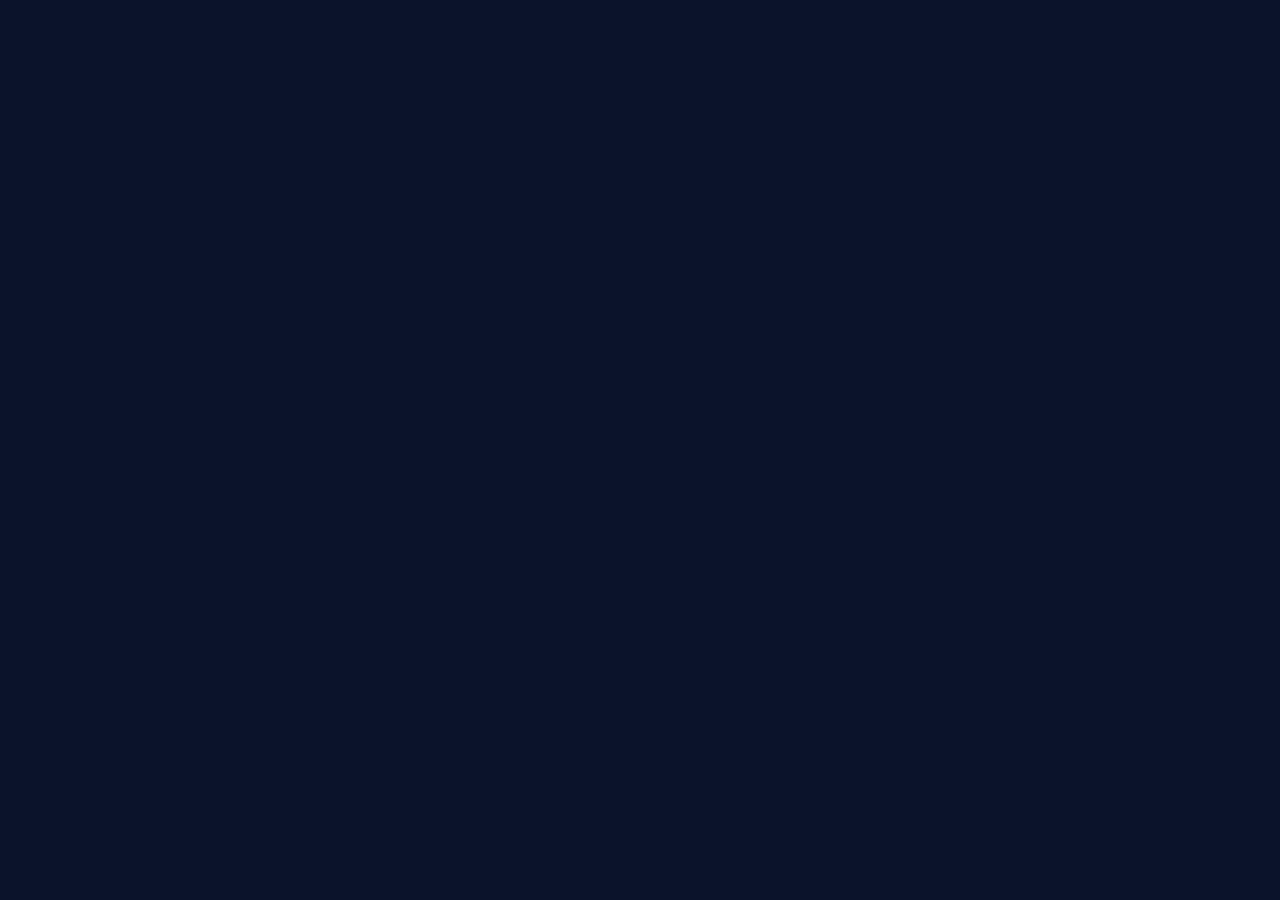
==== commit dd143266: "Deploy v9.0 Olympia Edition to GitHub Pages" ====
--- a/index.html
+++ b/index.html
@@ -3,22 +3,22 @@
   <head>
     <meta charset="UTF-8" />
     <meta name="viewport" content="width=device-width, initial-scale=1.0, maximum-scale=5.0" />
-    <meta name="description" content="Sàn Đấu Tranh Biện - Trò chơi học thuật đối kháng 1v1 môn Pháp luật Đấu thầu (UIT - ĐHQG TP.HCM)." />
+    <meta name="description" content="Sàn Đấu Tranh Biện - Gameshow đối kháng Pháp luật Đấu thầu." />
     <meta name="author" content="Nguyễn Quốc Đạt, Đỗ Hoàng Gia Bảo, Trần Võ Đăng Khoa" />
     <meta name="referrer" content="no-referrer" />
     <title>Sàn Đấu Tranh Biện | Pháp Luật Đấu Thầu</title>
-    <link rel="icon" type="image/svg+xml" href="./favicon.svg?v=8.0" />
-    <link rel="shortcut icon" href="./favicon.svg?v=8.0" />
+    <link rel="icon" type="image/svg+xml" href="./favicon.svg?v=9.0" />
+    <link rel="shortcut icon" href="./favicon.svg?v=9.0" />
     <link rel="preconnect" href="https://fonts.googleapis.com" />
     <link rel="preconnect" href="https://fonts.gstatic.com" crossorigin />
     <link
       href="https://fonts.googleapis.com/css2?family=Be+Vietnam+Pro:ital,wght@0,400;0,500;0,600;0,700;0,800;1,400&family=Playfair+Display:ital,wght@0,700;0,800;1,600&family=JetBrains+Mono:wght@500;700&display=swap"
       rel="stylesheet"
     />
-    <link rel="stylesheet" href="./styles.css?v=8.0" />
+    <link rel="stylesheet" href="./css/styles.css?v=9.0" />
   </head>
   <body>
     <div id="root"></div>
-    <script type="module" src="./app.js?v=8.0"></script>
+    <script type="module" src="./js/app.js?v=9.0"></script>
   </body>
 </html>
--- a/css/styles.css
+++ b/css/styles.css
@@ -0,0 +1,2739 @@
+:root {
+  --bg-deep: #0B132B;
+  --bg-deep-night: #0B132B;
+  --bg-twilight: #1C2541;
+  --cobalt-swirl: #3A506B;
+  --star-yellow: #F4D35E;
+  --star-amber: #EE964B;
+  --cyan-glow: #5BC0BE;
+  --text-light: #F8FAFC;
+  --text-muted: #CBD5E1;
+  --danger: #F87171;
+  --success: #34D399;
+}
+
+* {
+  box-sizing: border-box;
+  margin: 0;
+  padding: 0;
+}
+
+html, body {
+  font-family: "Be Vietnam Pro", -apple-system, BlinkMacSystemFont, "Segoe UI", Roboto, sans-serif;
+  background-color: var(--bg-deep);
+  color: var(--text-light);
+  min-height: 100vh;
+  overflow-x: hidden;
+  line-height: 1.55;
+  -webkit-font-smoothing: antialiased;
+}
+
+h1, h2, .serif-title, .hero-heading, .victory-title {
+  font-family: "Be Vietnam Pro", "Playfair Display", Georgia, serif;
+}
+
+kbd, code {
+  font-family: "JetBrains Mono", monospace;
+}
+
+kbd {
+  display: inline-block;
+  padding: 0.15rem 0.55rem;
+  border-radius: 6px;
+  background: linear-gradient(180deg, #F4D35E, #D9A726);
+  color: #0B132B;
+  font-weight: 800;
+  font-size: 0.84rem;
+  box-shadow: 0 2px 0 #926B0F;
+  margin: 0 2px;
+}
+
+code {
+  background: rgba(11, 19, 43, 0.85);
+  color: var(--star-yellow);
+  padding: 0.15rem 0.45rem;
+  border-radius: 6px;
+  border: 1px solid rgba(244, 211, 94, 0.25);
+  font-size: 0.88em;
+}
+
+/* =========================================================
+   1. STARRY NIGHT FIXED BACKGROUND & SPOTLIGHTS
+   ========================================================= */
+.starry-bg-wrapper,
+.starry-sky-layer {
+  position: fixed;
+  inset: 0;
+  width: 100vw;
+  height: 100vh;
+  z-index: 0;
+  pointer-events: none;
+  overflow: hidden;
+  background: radial-gradient(ellipse at 75% 15%, #1C2541 0%, #0B132B 70%, #060B19 100%);
+}
+
+.starry-svg {
+  width: 100%;
+  height: 100%;
+  object-fit: cover;
+  display: block;
+}
+
+.van-gogh-swirls path {
+  animation: swirlDrift 16s ease-in-out infinite alternate;
+}
+
+.starry-star {
+  animation: starTwinkle 3.5s ease-in-out infinite alternate;
+}
+
+@keyframes swirlDrift {
+  0% {
+    transform: translateX(-14px) translateY(0px);
+  }
+  100% {
+    transform: translateX(16px) translateY(-8px);
+  }
+}
+
+@keyframes starTwinkle {
+  0% {
+    opacity: 0.45;
+  }
+  100% {
+    opacity: 1;
+  }
+}
+
+.arena-spotlight {
+  position: fixed;
+  inset: 0;
+  pointer-events: none;
+  z-index: 1;
+  transition: all 0.35s ease;
+}
+
+.spotlight-left {
+  background: radial-gradient(circle at 22% 45%, rgba(244, 211, 94, 0.26) 0%, rgba(11, 19, 43, 0.76) 68%);
+}
+
+.spotlight-right {
+  background: radial-gradient(circle at 78% 45%, rgba(238, 150, 75, 0.26) 0%, rgba(11, 19, 43, 0.76) 68%);
+}
+
+/* =========================================================
+   2. APP SHELL & TOP NAVIGATION BAR
+   ========================================================= */
+.app-shell {
+  position: relative;
+  z-index: 2;
+  min-height: 100vh;
+  display: flex;
+  flex-direction: column;
+}
+
+.top-nav {
+  display: flex;
+  align-items: center;
+  justify-content: space-between;
+  gap: 1rem;
+  padding: 0.85rem 2rem;
+  background: rgba(11, 19, 43, 0.86);
+  backdrop-filter: blur(16px);
+  border-bottom: 1px solid rgba(244, 211, 94, 0.28);
+  position: sticky;
+  top: 0;
+  z-index: 40;
+  box-shadow: 0 8px 32px rgba(0, 0, 0, 0.45);
+}
+
+@media (max-width: 820px) {
+  .top-nav {
+    flex-direction: column;
+    padding: 0.85rem 1rem;
+  }
+}
+
+.brand-logo {
+  display: flex;
+  align-items: center;
+  gap: 0.9rem;
+  cursor: pointer;
+  user-select: none;
+}
+
+.brand-emblem {
+  width: 46px;
+  height: 46px;
+  border-radius: 13px;
+  background: linear-gradient(135deg, var(--star-yellow), var(--star-amber));
+  color: var(--bg-deep);
+  display: flex;
+  align-items: center;
+  justify-content: center;
+  font-size: 1.45rem;
+  font-weight: 800;
+  box-shadow: 0 0 22px rgba(244, 211, 94, 0.5);
+  flex-shrink: 0;
+}
+
+.brand-title {
+  font-size: 1.18rem;
+  font-weight: 800;
+  color: var(--star-yellow);
+  letter-spacing: 0.4px;
+  text-shadow: 0 2px 12px rgba(244, 211, 94, 0.25);
+}
+
+.brand-subtitle {
+  font-size: 0.78rem;
+  color: var(--text-muted);
+}
+
+.nav-actions {
+  display: flex;
+  align-items: center;
+  gap: 0.65rem;
+  flex-wrap: wrap;
+}
+
+.history-pill {
+  display: inline-flex;
+  align-items: center;
+  gap: 0.55rem;
+  padding: 0.45rem 0.9rem;
+  border-radius: 999px;
+  background: rgba(28, 37, 65, 0.9);
+  border: 1px solid rgba(58, 80, 107, 0.9);
+  font-size: 0.84rem;
+  color: var(--text-muted);
+}
+
+.history-pill strong {
+  color: var(--star-yellow);
+}
+
+.btn-mini-reset {
+  padding: 0.2rem 0.55rem;
+  border-radius: 999px;
+  background: rgba(238, 150, 75, 0.2);
+  border: 1px solid rgba(238, 150, 75, 0.55);
+  color: #FDBA74;
+  font-size: 0.76rem;
+  font-weight: 600;
+  cursor: pointer;
+  transition: all 0.2s ease;
+  font-family: inherit;
+}
+
+.btn-mini-reset:hover {
+  background: rgba(238, 150, 75, 0.38);
+  color: #FFF;
+}
+
+/* =========================================================
+   3. BUTTONS & CONTROLS
+   ========================================================= */
+.btn-secondary {
+  display: inline-flex;
+  align-items: center;
+  justify-content: center;
+  gap: 0.45rem;
+  padding: 0.55rem 1.05rem;
+  border-radius: 10px;
+  background: rgba(28, 37, 65, 0.85);
+  color: var(--text-light);
+  border: 1px solid rgba(244, 211, 94, 0.35);
+  font-weight: 600;
+  font-size: 0.88rem;
+  font-family: inherit;
+  cursor: pointer;
+  transition: all 0.2s ease;
+}
+
+.btn-secondary:hover {
+  background: rgba(58, 80, 107, 0.9);
+  border-color: var(--star-yellow);
+  transform: translateY(-1px);
+}
+
+.btn-primary-gold {
+  display: inline-flex;
+  align-items: center;
+  justify-content: center;
+  gap: 0.6rem;
+  padding: 0.95rem 2.2rem;
+  border-radius: 14px;
+  background: linear-gradient(135deg, #F4D35E 0%, #EE964B 100%);
+  color: #0B132B;
+  font-weight: 800;
+  font-size: 1.05rem;
+  letter-spacing: 0.4px;
+  border: none;
+  cursor: pointer;
+  font-family: inherit;
+  box-shadow: 0 8px 28px rgba(244, 211, 94, 0.4), inset 0 1px 0 rgba(255, 255, 255, 0.5);
+  transition: all 0.22s ease;
+}
+
+.btn-primary-gold:hover:not(:disabled) {
+  transform: translateY(-2px) scale(1.01);
+  box-shadow: 0 12px 34px rgba(244, 211, 94, 0.6);
+}
+
+.btn-primary-gold:disabled {
+  opacity: 0.6;
+  cursor: not-allowed;
+}
+
+/* =========================================================
+   4. GAME WELCOME SCREEN & TEAM SETUP LOBBY
+   ========================================================= */
+.welcome-screen {
+  flex: 1;
+  width: 100%;
+  max-width: 1120px;
+  min-height: calc(100dvh - 78px);
+  margin: 0 auto;
+  padding: clamp(1rem, 3vh, 2.5rem) clamp(1rem, 3vw, 2rem);
+  display: flex;
+  flex-direction: column;
+  align-items: center;
+  justify-content: space-between;
+  gap: 1.5rem;
+}
+
+.welcome-hero-box {
+  margin: auto 0;
+  width: 100%;
+  max-width: 780px;
+  background: radial-gradient(circle at 50% 0%, rgba(58, 80, 107, 0.52), rgba(17, 25, 48, 0.88) 72%);
+  backdrop-filter: blur(20px);
+  border: 1.5px solid rgba(244, 211, 94, 0.42);
+  border-radius: 28px;
+  padding: clamp(1.8rem, 4.5vh, 3.4rem) clamp(1.25rem, 4vw, 3rem);
+  text-align: center;
+  box-shadow: 0 28px 75px rgba(3, 6, 16, 0.82), 0 0 48px rgba(244, 211, 94, 0.14);
+  animation: floatCardIn 0.55s cubic-bezier(0.16, 1, 0.3, 1);
+}
+
+@keyframes floatCardIn {
+  from {
+    opacity: 0;
+    transform: translateY(18px) scale(0.97);
+  }
+  to {
+    opacity: 1;
+    transform: translateY(0) scale(1);
+  }
+}
+
+.welcome-crest-ring {
+  width: clamp(78px, 11vh, 104px);
+  height: clamp(78px, 11vh, 104px);
+  margin: 0 auto 1.15rem;
+  border-radius: 50%;
+  background: radial-gradient(circle, rgba(244, 211, 94, 0.28) 0%, rgba(11, 19, 43, 0.92) 75%);
+  border: 2.5px solid var(--star-yellow);
+  display: flex;
+  align-items: center;
+  justify-content: center;
+  box-shadow: 0 0 36px rgba(244, 211, 94, 0.5);
+  animation: crestPulse 3.2s ease-in-out infinite alternate;
+}
+
+@keyframes crestPulse {
+  from {
+    transform: translateY(0) scale(1);
+    box-shadow: 0 0 26px rgba(244, 211, 94, 0.42);
+  }
+  to {
+    transform: translateY(-5px) scale(1.05);
+    box-shadow: 0 0 46px rgba(244, 211, 94, 0.72);
+  }
+}
+
+.welcome-crest-icon {
+  font-size: clamp(2.4rem, 4.5vh, 3.2rem);
+}
+
+.welcome-game-title {
+  font-size: clamp(2.2rem, 5vw, 3.8rem);
+  font-weight: 800;
+  color: var(--star-yellow);
+  letter-spacing: 0.8px;
+  text-shadow: 0 4px 28px rgba(244, 211, 94, 0.45);
+  margin-bottom: 0.65rem;
+  line-height: 1.15;
+}
+
+.welcome-game-tagline {
+  font-size: clamp(0.92rem, 1.5vw, 1.12rem);
+  color: var(--text-muted);
+  max-width: 620px;
+  margin: 0 auto 2rem;
+}
+
+.welcome-cta-group {
+  margin-bottom: 1.5rem;
+}
+
+.btn-enter-game {
+  display: inline-flex;
+  align-items: center;
+  justify-content: center;
+  gap: 0.75rem;
+  padding: clamp(0.95rem, 2vh, 1.25rem) clamp(2.2rem, 5vw, 3.6rem);
+  border-radius: 999px;
+  background: linear-gradient(135deg, #F4D35E 0%, #EE964B 100%);
+  color: #0B132B;
+  font-size: clamp(1.1rem, 2vw, 1.35rem);
+  font-weight: 900;
+  letter-spacing: 1px;
+  border: 2px solid #FFF8D6;
+  cursor: pointer;
+  font-family: inherit;
+  box-shadow: 0 12px 38px rgba(244, 211, 94, 0.55), inset 0 2px 0 rgba(255, 255, 255, 0.65);
+  transition: all 0.22s ease;
+}
+
+.btn-enter-game:hover:not(:disabled) {
+  transform: translateY(-3px) scale(1.04);
+  box-shadow: 0 16px 48px rgba(244, 211, 94, 0.8);
+}
+
+.welcome-quick-links {
+  display: flex;
+  align-items: center;
+  justify-content: center;
+  gap: 0.85rem;
+  flex-wrap: wrap;
+}
+
+.setup-top-bar {
+  display: flex;
+  align-items: center;
+  justify-content: space-between;
+  gap: 0.75rem;
+  flex-wrap: wrap;
+  margin-bottom: 1rem;
+}
+
+.landing-container {
+  flex: 1;
+  width: 100%;
+  max-width: 1280px;
+  margin: 0 auto;
+  padding: clamp(1rem, 2.2vh, 1.75rem) clamp(0.85rem, 2.5vw, 1.5rem) 2rem;
+  display: flex;
+  flex-direction: column;
+  justify-content: space-between;
+  gap: 1.25rem;
+}
+
+.hero-card {
+  background: rgba(28, 37, 65, 0.82);
+  backdrop-filter: blur(18px);
+  border: 1px solid rgba(244, 211, 94, 0.3);
+  border-radius: 24px;
+  padding: 2.2rem 2rem;
+  box-shadow: 0 24px 60px rgba(4, 8, 20, 0.72);
+  text-align: center;
+}
+
+.hero-badge {
+  display: inline-flex;
+  align-items: center;
+  gap: 0.45rem;
+  padding: 0.4rem 1.1rem;
+  border-radius: 999px;
+  background: rgba(244, 211, 94, 0.14);
+  border: 1px solid rgba(244, 211, 94, 0.48);
+  color: var(--star-yellow);
+  font-size: 0.8rem;
+  font-weight: 700;
+  letter-spacing: 0.5px;
+  margin-bottom: 0.9rem;
+}
+
+.hero-heading {
+  font-size: clamp(1.7rem, 3.2vw, 2.55rem);
+  font-weight: 800;
+  color: #FFFFFF;
+  margin-bottom: 0.75rem;
+  text-shadow: 0 4px 24px rgba(11, 19, 43, 0.9);
+}
+
+.hero-desc {
+  color: var(--text-muted);
+  max-width: 840px;
+  margin: 0 auto 1.85rem;
+  font-size: 0.98rem;
+  line-height: 1.65;
+}
+
+.hero-desc strong {
+  color: var(--star-yellow);
+}
+
+.teams-setup-grid {
+  display: grid;
+  grid-template-columns: 1fr auto 1fr;
+  gap: 1.5rem;
+  align-items: stretch;
+  margin-bottom: 1.65rem;
+  text-align: left;
+}
+
+@media (max-width: 960px) {
+  .teams-setup-grid {
+    grid-template-columns: 1fr;
+  }
+}
+
+.team-setup-box {
+  background: rgba(11, 19, 43, 0.78);
+  border: 1px solid rgba(58, 80, 107, 0.85);
+  border-radius: 18px;
+  padding: 1.4rem 1.5rem;
+  transition: all 0.25s ease;
+}
+
+.team-a-box {
+  border-top: 4px solid var(--star-yellow);
+  box-shadow: 0 10px 30px rgba(244, 211, 94, 0.08);
+}
+
+.team-b-box {
+  border-top: 4px solid var(--star-amber);
+  box-shadow: 0 10px 30px rgba(238, 150, 75, 0.08);
+}
+
+.team-box-header {
+  display: flex;
+  align-items: center;
+  justify-content: space-between;
+  gap: 0.85rem;
+  margin-bottom: 1.15rem;
+  flex-wrap: wrap;
+}
+
+.team-avatar-large {
+  width: 56px;
+  height: 56px;
+  border-radius: 14px;
+  background: rgba(28, 37, 65, 0.95);
+  border: 1px solid rgba(244, 211, 94, 0.4);
+  display: flex;
+  align-items: center;
+  justify-content: center;
+  font-size: 2rem;
+  flex-shrink: 0;
+}
+
+.team-tag {
+  display: block;
+  font-size: 0.72rem;
+  font-weight: 800;
+  letter-spacing: 1px;
+  color: var(--star-yellow);
+  text-transform: uppercase;
+}
+
+.team-box-header h3 {
+  font-size: 1.15rem;
+  color: #FFFFFF;
+}
+
+.buzzer-badge {
+  margin-left: auto;
+  display: inline-flex;
+  align-items: center;
+  gap: 0.35rem;
+  padding: 0.35rem 0.7rem;
+  border-radius: 10px;
+  background: rgba(28, 37, 65, 0.9);
+  border: 1px solid rgba(244, 211, 94, 0.32);
+  font-size: 0.82rem;
+  color: var(--text-muted);
+}
+
+.field-label {
+  display: block;
+  font-size: 0.82rem;
+  font-weight: 700;
+  color: var(--star-yellow);
+  margin-bottom: 0.4rem;
+}
+
+.text-input {
+  width: 100%;
+  padding: 0.7rem 0.95rem;
+  border-radius: 10px;
+  background: rgba(15, 23, 42, 0.92);
+  border: 1px solid rgba(58, 80, 107, 0.95);
+  color: var(--text-light);
+  font-size: 0.96rem;
+  font-family: inherit;
+  margin-bottom: 1rem;
+  transition: all 0.2s ease;
+}
+
+.text-input:focus {
+  outline: none;
+  border-color: var(--star-yellow);
+  box-shadow: 0 0 0 3px rgba(244, 211, 94, 0.22);
+}
+
+.avatar-picker {
+  display: flex;
+  gap: 0.45rem;
+  flex-wrap: wrap;
+}
+
+.avatar-btn {
+  width: 42px;
+  height: 42px;
+  border-radius: 10px;
+  font-size: 1.3rem;
+  background: rgba(28, 37, 65, 0.75);
+  border: 1px solid rgba(58, 80, 107, 0.85);
+  cursor: pointer;
+  transition: all 0.15s ease;
+  display: flex;
+  align-items: center;
+  justify-content: center;
+}
+
+.avatar-btn:hover {
+  border-color: var(--star-yellow);
+  transform: translateY(-2px);
+}
+
+.avatar-btn.avatar-selected,
+.avatar-btn.active {
+  background: rgba(244, 211, 94, 0.24);
+  border: 2px solid var(--star-yellow);
+  transform: scale(1.08);
+  box-shadow: 0 0 14px rgba(244, 211, 94, 0.45);
+}
+
+.vs-divider {
+  display: flex;
+  flex-direction: column;
+  align-items: center;
+  justify-content: center;
+  gap: 0.55rem;
+  padding: 0 0.35rem;
+}
+
+.vs-circle {
+  width: 64px;
+  height: 64px;
+  border-radius: 50%;
+  background: radial-gradient(circle, var(--star-yellow), var(--star-amber));
+  color: var(--bg-deep);
+  font-weight: 900;
+  font-size: 1.35rem;
+  display: flex;
+  align-items: center;
+  justify-content: center;
+  box-shadow: 0 0 28px rgba(244, 211, 94, 0.55);
+}
+
+.vs-caption {
+  font-size: 0.76rem;
+  color: var(--text-muted);
+  text-align: center;
+  max-width: 110px;
+}
+
+/* Quick Match Options Bar */
+.quick-match-bar {
+  display: flex;
+  align-items: center;
+  justify-content: space-between;
+  flex-wrap: wrap;
+  gap: 1rem;
+  padding: 1rem 1.25rem;
+  border-radius: 16px;
+  background: rgba(11, 19, 43, 0.78);
+  border: 1px solid rgba(58, 80, 107, 0.85);
+  margin-bottom: 1.65rem;
+}
+
+.quick-option {
+  display: flex;
+  align-items: center;
+  gap: 0.6rem;
+  flex-wrap: wrap;
+  font-size: 0.88rem;
+  color: var(--text-muted);
+}
+
+.segmented-control {
+  display: inline-flex;
+  background: rgba(28, 37, 65, 0.95);
+  padding: 0.25rem;
+  border-radius: 10px;
+  border: 1px solid rgba(58, 80, 107, 0.85);
+  gap: 0.25rem;
+  flex-wrap: wrap;
+}
+
+.seg-btn {
+  padding: 0.42rem 0.85rem;
+  border-radius: 8px;
+  border: none;
+  background: transparent;
+  color: var(--text-muted);
+  font-weight: 600;
+  font-size: 0.84rem;
+  font-family: inherit;
+  cursor: pointer;
+  transition: all 0.18s ease;
+}
+
+.seg-btn:hover {
+  color: #FFFFFF;
+}
+
+.seg-btn.seg-active {
+  background: linear-gradient(135deg, var(--star-yellow), var(--star-amber));
+  color: #0B132B;
+  font-weight: 800;
+  box-shadow: 0 2px 10px rgba(244, 211, 94, 0.35);
+}
+
+.config-summary-pill {
+  padding: 0.42rem 0.85rem;
+  border-radius: 8px;
+  background: rgba(28, 37, 65, 0.9);
+  border: 1px solid rgba(244, 211, 94, 0.28);
+  color: var(--text-light);
+  font-size: 0.84rem;
+}
+
+.config-summary-pill strong {
+  color: var(--star-yellow);
+}
+
+.hero-cta-row {
+  margin: 0.5rem 0 1.85rem;
+}
+
+.rules-grid {
+  display: grid;
+  grid-template-columns: repeat(3, 1fr);
+  gap: 1rem;
+  text-align: left;
+}
+
+@media (max-width: 860px) {
+  .rules-grid {
+    grid-template-columns: 1fr;
+  }
+}
+
+.rule-mini-card {
+  background: rgba(11, 19, 43, 0.68);
+  border: 1px solid rgba(58, 80, 107, 0.7);
+  border-radius: 14px;
+  padding: 1rem 1.15rem;
+}
+
+.rule-mini-card h4 {
+  color: var(--star-yellow);
+  font-size: 0.95rem;
+  margin-bottom: 0.35rem;
+}
+
+.rule-mini-card p {
+  font-size: 0.84rem;
+  color: var(--text-muted);
+  line-height: 1.5;
+}
+
+.landing-credits {
+  text-align: center;
+  padding: 0.95rem 1rem;
+  font-size: 0.85rem;
+  color: rgba(203, 213, 225, 0.82);
+  border-top: 1px solid rgba(244, 211, 94, 0.18);
+  background: rgba(11, 19, 43, 0.65);
+  border-radius: 12px;
+  letter-spacing: 0.3px;
+}
+
+/* =========================================================
+   5. DEBATE ARENA HUD & CENTERED CLOCK MEDALLION
+   ========================================================= */
+.arena-container {
+  flex: 1;
+  width: 100%;
+  max-width: 1280px;
+  margin: 0 auto;
+  padding: 1.4rem 1.5rem 2.5rem;
+  display: flex;
+  flex-direction: column;
+  gap: 1.25rem;
+}
+
+.arena-hud {
+  display: grid;
+  grid-template-columns: 1fr 240px 1fr;
+  gap: 1.25rem;
+  align-items: center;
+  justify-items: center;
+}
+
+@media (max-width: 900px) {
+  .arena-hud {
+    grid-template-columns: 1fr;
+  }
+}
+
+.hud-team {
+  width: 100%;
+  display: flex;
+  align-items: center;
+  justify-content: space-between;
+  padding: 1.15rem 1.4rem;
+  border-radius: 18px;
+  background: rgba(28, 37, 65, 0.88);
+  backdrop-filter: blur(14px);
+  border: 2px solid rgba(58, 80, 107, 0.85);
+  transition: all 0.3s ease;
+}
+
+.hud-team-a {
+  border-left: 5px solid var(--star-yellow);
+}
+
+.hud-team-b {
+  border-right: 5px solid var(--star-amber);
+}
+
+.hud-team.hud-active-spotlight {
+  border-color: var(--star-yellow);
+  box-shadow: 0 0 36px rgba(244, 211, 94, 0.6);
+  transform: scale(1.02);
+  background: rgba(38, 52, 92, 0.95);
+}
+
+.hud-team-meta {
+  display: flex;
+  align-items: center;
+  gap: 0.85rem;
+}
+
+.hud-right {
+  text-align: right;
+}
+
+.hud-avatar {
+  width: 52px;
+  height: 52px;
+  border-radius: 14px;
+  background: rgba(11, 19, 43, 0.9);
+  border: 1px solid rgba(244, 211, 94, 0.35);
+  display: flex;
+  align-items: center;
+  justify-content: center;
+  font-size: 1.9rem;
+}
+
+.hud-name {
+  font-weight: 800;
+  font-size: 1.08rem;
+  color: #FFFFFF;
+}
+
+.hud-key-hint {
+  font-size: 0.78rem;
+  color: var(--text-muted);
+  margin-top: 0.15rem;
+}
+
+.hud-score {
+  font-size: 2.15rem;
+  font-weight: 800;
+  color: var(--star-yellow);
+  font-variant-numeric: tabular-nums;
+}
+
+.hud-score small {
+  font-size: 1rem;
+  color: var(--text-muted);
+}
+
+/* Dead-Center Clock Medallion */
+.hud-center {
+  width: 240px;
+  margin: 0 auto;
+  display: flex;
+  flex-direction: column;
+  align-items: center;
+  justify-content: center;
+  text-align: center;
+  gap: 0.45rem;
+  padding: 0.85rem 1rem;
+  border-radius: 22px;
+  background: rgba(11, 19, 43, 0.94);
+  border: 1.5px solid rgba(244, 211, 94, 0.48);
+  box-shadow: 0 12px 34px rgba(0, 0, 0, 0.6), 0 0 24px rgba(244, 211, 94, 0.15);
+}
+
+.round-pill {
+  font-size: 0.76rem;
+  font-weight: 800;
+  letter-spacing: 0.9px;
+  color: var(--star-yellow);
+  text-transform: uppercase;
+}
+
+.timer-box {
+  width: 100%;
+  display: flex;
+   flex-direction: column;
+  align-items: center;
+  justify-content: center;
+}
+
+.countdown-widget {
+  width: 100%;
+  display: flex;
+  flex-direction: column;
+  align-items: center;
+  justify-content: center;
+  gap: 0.4rem;
+}
+
+.countdown-ring-wrap {
+  position: relative;
+  width: 88px;
+  height: 88px;
+  margin: 0 auto;
+  display: flex;
+  align-items: center;
+  justify-content: center;
+}
+
+.countdown-svg {
+  transform: rotate(-90deg);
+  filter: drop-shadow(0 0 10px rgba(244, 211, 94, 0.35));
+}
+
+.countdown-track {
+  stroke: rgba(58, 80, 107, 0.7);
+}
+
+.countdown-progress {
+  stroke: var(--star-yellow);
+  stroke-linecap: round;
+  transition: stroke-dashoffset 0.35s linear, stroke 0.25s ease;
+}
+
+.countdown-center-text {
+  position: absolute;
+  inset: 0;
+  display: flex;
+  align-items: center;
+  justify-content: center;
+  font-size: 1.55rem;
+  font-weight: 800;
+  color: var(--star-yellow);
+  font-variant-numeric: tabular-nums;
+  text-shadow: 0 2px 10px rgba(244, 211, 94, 0.35);
+}
+
+.countdown-phase-label {
+  font-size: 0.78rem;
+  font-weight: 700;
+  color: var(--text-light);
+  text-align: center;
+}
+
+.countdown-bar-outer {
+  width: 100%;
+  height: 6px;
+  border-radius: 999px;
+  background: rgba(28, 37, 65, 0.95);
+  overflow: hidden;
+  border: 1px solid rgba(58, 80, 107, 0.8);
+}
+
+.countdown-bar-inner {
+  height: 100%;
+  background: linear-gradient(90deg, var(--star-yellow), var(--star-amber));
+  border-radius: 999px;
+  transition: width 0.35s linear;
+}
+
+.countdown-widget.timer-critical .countdown-progress {
+  stroke: #F87171;
+}
+
+.countdown-widget.timer-critical .countdown-center-text {
+  color: #F87171;
+  animation: criticalPulse 0.45s ease-in-out infinite alternate;
+}
+
+.countdown-widget.timer-critical .countdown-bar-inner {
+  background: linear-gradient(90deg, #EF4444, #F87171);
+}
+
+@keyframes criticalPulse {
+  from {
+    transform: scale(1);
+    text-shadow: 0 0 8px rgba(248, 113, 113, 0.5);
+  }
+  to {
+    transform: scale(1.12);
+    text-shadow: 0 0 22px rgba(248, 113, 113, 0.95);
+  }
+}
+
+.btn-quit-match {
+  background: transparent;
+  border: none;
+  color: rgba(248, 113, 113, 0.85);
+  font-size: 0.75rem;
+  font-weight: 600;
+  cursor: pointer;
+  font-family: inherit;
+  margin-top: 0.1rem;
+}
+
+.btn-quit-match:hover {
+  color: #FCA5A5;
+  text-decoration: underline;
+}
+
+/* Stage Transition & Question Card */
+.stage-transition-card,
+.question-arena-card {
+  background: rgba(28, 37, 65, 0.86);
+  backdrop-filter: blur(18px);
+  border: 1px solid rgba(244, 211, 94, 0.38);
+  border-radius: 22px;
+  padding: 2rem;
+  box-shadow: 0 20px 50px rgba(4, 8, 20, 0.7);
+}
+
+.stage-transition-card {
+  text-align: center;
+  padding: 4rem 2rem;
+}
+
+.swirl-spinner {
+  width: 56px;
+  height: 56px;
+  border-radius: 50%;
+  border: 4px solid rgba(244, 211, 94, 0.2);
+  border-top-color: var(--star-yellow);
+  border-right-color: var(--star-amber);
+  margin: 0 auto 1.2rem;
+  animation: spin 0.9s linear infinite;
+}
+
+@keyframes spin {
+  to {
+    transform: rotate(360deg);
+  }
+}
+
+.transition-diff {
+  color: var(--text-muted);
+  margin-top: 0.5rem;
+}
+
+.question-card-header {
+  display: flex;
+  align-items: center;
+  justify-content: space-between;
+  flex-wrap: wrap;
+  gap: 0.75rem;
+  margin-bottom: 1.1rem;
+}
+
+.q-number-badge {
+  padding: 0.35rem 0.9rem;
+  border-radius: 999px;
+  background: rgba(11, 19, 43, 0.85);
+  border: 1px solid rgba(244, 211, 94, 0.35);
+  color: var(--star-yellow);
+  font-weight: 700;
+  font-size: 0.84rem;
+}
+
+.q-diff-badge {
+  padding: 0.35rem 0.95rem;
+  border-radius: 999px;
+  font-weight: 700;
+  font-size: 0.84rem;
+}
+
+.diff-easy {
+  background: rgba(52, 211, 153, 0.18);
+  color: #6EE7B7;
+  border: 1px solid rgba(52, 211, 153, 0.48);
+}
+
+.diff-medium {
+  background: rgba(244, 211, 94, 0.18);
+  color: var(--star-yellow);
+  border: 1px solid rgba(244, 211, 94, 0.5);
+}
+
+.diff-hard {
+  background: rgba(238, 150, 75, 0.22);
+  color: #FDBA74;
+  border: 1px solid rgba(238, 150, 75, 0.55);
+}
+
+.question-verbatim-text {
+  font-size: clamp(1.2rem, 2.1vw, 1.5rem);
+  font-weight: 700;
+  color: #FFFFFF;
+  line-height: 1.6;
+  padding: 1.35rem 1.5rem;
+  border-radius: 16px;
+  background: rgba(11, 19, 43, 0.78);
+  border-left: 5px solid var(--star-yellow);
+  margin-bottom: 1.5rem;
+}
+
+/* Buzzer Buttons Zone */
+.steal-alert {
+  padding: 0.85rem 1.15rem;
+  border-radius: 12px;
+  background: rgba(238, 150, 75, 0.2);
+  border: 1px solid var(--star-amber);
+  color: #FDBA74;
+  font-weight: 600;
+  text-align: center;
+  margin-bottom: 1.15rem;
+}
+
+.buzzer-buttons-row {
+  display: grid;
+  grid-template-columns: 1fr 1fr;
+  gap: 1.35rem;
+}
+
+@media (max-width: 720px) {
+  .buzzer-buttons-row {
+    grid-template-columns: 1fr;
+  }
+}
+
+.buzzer-big-btn {
+  display: flex;
+  flex-direction: column;
+  align-items: center;
+  justify-content: center;
+  gap: 0.5rem;
+  padding: 1.85rem 1.25rem;
+  border-radius: 18px;
+  background: linear-gradient(145deg, rgba(17, 27, 56, 0.95), rgba(11, 19, 43, 0.95));
+  border: 2px solid rgba(244, 211, 94, 0.4);
+  color: #FFFFFF;
+  cursor: pointer;
+  font-family: inherit;
+  transition: all 0.2s ease;
+}
+
+.buzzer-a:hover:not(:disabled) {
+  border-color: var(--star-yellow);
+  box-shadow: 0 0 32px rgba(244, 211, 94, 0.5);
+  transform: translateY(-3px);
+}
+
+.buzzer-b {
+  border-color: rgba(238, 150, 75, 0.45);
+}
+
+.buzzer-b:hover:not(:disabled) {
+  border-color: var(--star-amber);
+  box-shadow: 0 0 32px rgba(238, 150, 75, 0.5);
+  transform: translateY(-3px);
+}
+
+.buzzer-disabled {
+  opacity: 0.4;
+  cursor: not-allowed;
+}
+
+.buzzer-icon {
+  font-size: 2.5rem;
+}
+
+.buzzer-team-title {
+  font-size: 1.2rem;
+  font-weight: 800;
+  color: var(--star-yellow);
+}
+
+.buzzer-key-Prompt {
+  font-size: 0.88rem;
+  color: var(--text-muted);
+}
+
+/* Answering Panel */
+.answering-panel {
+  background: rgba(11, 19, 43, 0.82);
+  border: 1px solid rgba(244, 211, 94, 0.35);
+  border-radius: 18px;
+  padding: 1.4rem;
+}
+
+.answering-banner {
+  display: flex;
+  align-items: center;
+  justify-content: space-between;
+  flex-wrap: wrap;
+  gap: 1rem;
+  margin-bottom: 1.15rem;
+}
+
+.answering-team-info {
+  display: flex;
+  align-items: center;
+  gap: 0.75rem;
+}
+
+.spotlight-icon {
+  font-size: 1.65rem;
+}
+
+.answering-team-info strong {
+  color: var(--star-yellow);
+  font-size: 1.05rem;
+}
+
+.answering-team-info p {
+  font-size: 0.82rem;
+  color: var(--text-muted);
+}
+
+.mode-switcher {
+  display: inline-flex;
+  background: rgba(28, 37, 65, 0.95);
+  padding: 0.25rem;
+  border-radius: 10px;
+  border: 1px solid rgba(58, 80, 107, 0.9);
+  gap: 0.25rem;
+}
+
+.mode-btn {
+  padding: 0.45rem 0.9rem;
+  border-radius: 8px;
+  border: none;
+  background: transparent;
+  color: var(--text-muted);
+  font-weight: 600;
+  font-size: 0.84rem;
+  font-family: inherit;
+  cursor: pointer;
+}
+
+.mode-btn.mode-active {
+  background: var(--star-yellow);
+  color: #0B132B;
+  font-weight: 800;
+}
+
+.voice-controls-box {
+  margin-bottom: 1rem;
+}
+
+.btn-mic {
+  width: 100%;
+  padding: 0.85rem 1.2rem;
+  border-radius: 12px;
+  border: 1.5px dashed rgba(244, 211, 94, 0.55);
+  background: rgba(28, 37, 65, 0.8);
+  color: var(--star-yellow);
+  font-weight: 700;
+  font-size: 0.95rem;
+  font-family: inherit;
+  cursor: pointer;
+  transition: all 0.2s ease;
+}
+
+.btn-mic.mic-recording {
+  background: rgba(239, 68, 68, 0.22);
+  border: 1.5px solid #F87171;
+  color: #FCA5A5;
+}
+
+.interim-transcript {
+  margin-top: 0.6rem;
+  padding: 0.6rem 0.9rem;
+  border-radius: 8px;
+  background: rgba(244, 211, 94, 0.12);
+  color: var(--star-yellow);
+  font-style: italic;
+  font-size: 0.9rem;
+}
+
+.voice-error-msg {
+  margin-top: 0.6rem;
+  padding: 0.6rem 0.9rem;
+  border-radius: 8px;
+  background: rgba(239, 68, 68, 0.18);
+  border: 1px solid rgba(248, 113, 113, 0.45);
+  color: #FCA5A5;
+  font-size: 0.85rem;
+}
+
+.answer-textarea {
+  width: 100%;
+  min-height: 125px;
+  padding: 1rem;
+  border-radius: 12px;
+  background: rgba(7, 12, 28, 0.92);
+  border: 1.5px solid rgba(58, 80, 107, 0.95);
+  color: #FFFFFF;
+  font-size: 1rem;
+  font-family: inherit;
+  resize: vertical;
+  margin-bottom: 1rem;
+}
+
+.answer-textarea:focus {
+  outline: none;
+  border-color: var(--star-yellow);
+  box-shadow: 0 0 0 3px rgba(244, 211, 94, 0.22);
+}
+
+.answering-actions {
+  display: flex;
+  justify-content: flex-end;
+}
+
+.grading-loading-box {
+  text-align: center;
+  padding: 2.5rem 1rem;
+  color: var(--star-yellow);
+  font-weight: 600;
+}
+
+/* =========================================================
+   6. ROUND RESULT & IRAC SIDE-BY-SIDE COMPARISON
+   ========================================================= */
+.round-result-panel {
+  display: flex;
+  flex-direction: column;
+  gap: 1.4rem;
+}
+
+.score-summary-banner {
+  display: grid;
+  grid-template-columns: auto 1fr auto;
+  gap: 1.35rem;
+  align-items: center;
+  padding: 1.35rem;
+  border-radius: 16px;
+  background: rgba(11, 19, 43, 0.88);
+  border: 1px solid rgba(244, 211, 94, 0.4);
+}
+
+@media (max-width: 860px) {
+  .score-summary-banner {
+    grid-template-columns: 1fr;
+    text-align: center;
+  }
+}
+
+.score-circle {
+  width: 96px;
+  height: 96px;
+  border-radius: 50%;
+  background: radial-gradient(circle, rgba(244, 211, 94, 0.25), rgba(11, 19, 43, 0.95));
+  border: 3px solid var(--star-yellow);
+  display: flex;
+  flex-direction: column;
+  align-items: center;
+  justify-content: center;
+  margin: 0 auto;
+}
+
+.accuracy-big {
+  font-size: 1.65rem;
+  font-weight: 800;
+  color: var(--star-yellow);
+}
+
+.accuracy-label {
+  font-size: 0.7rem;
+  color: var(--text-muted);
+}
+
+.formula-title {
+  font-size: 1.1rem;
+  margin-bottom: 0.35rem;
+}
+
+.earned-points-highlight {
+  color: #6EE7B7;
+  font-size: 1.25rem;
+}
+
+.formula-math {
+  font-size: 0.88rem;
+  color: var(--text-muted);
+  margin-bottom: 0.5rem;
+}
+
+.ai-feedback-text {
+  font-size: 0.92rem;
+  color: var(--text-light);
+}
+
+.irac-pillar-bars {
+  display: grid;
+  grid-template-columns: 1fr 1fr;
+  gap: 0.5rem 1rem;
+  background: rgba(28, 37, 65, 0.8);
+  padding: 0.85rem 1rem;
+  border-radius: 12px;
+  font-size: 0.84rem;
+}
+
+.pillar-item strong {
+  color: var(--star-yellow);
+}
+
+.comparison-table-wrapper {
+  background: rgba(11, 19, 43, 0.78);
+  border: 1px solid rgba(58, 80, 107, 0.85);
+  border-radius: 16px;
+  padding: 1.35rem;
+}
+
+.comparison-heading {
+  color: var(--star-yellow);
+  font-size: 1.05rem;
+  margin-bottom: 1rem;
+}
+
+.comparison-grid {
+  display: grid;
+  grid-template-columns: 1fr 1.35fr;
+  gap: 1.25rem;
+}
+
+@media (max-width: 900px) {
+  .comparison-grid {
+    grid-template-columns: 1fr;
+  }
+}
+
+.player-answer-col h4,
+.canonical-irac-col h4 {
+  font-size: 0.92rem;
+  color: var(--text-muted);
+  margin-bottom: 0.65rem;
+}
+
+.player-answer-box {
+  padding: 1rem;
+  border-radius: 12px;
+  background: rgba(28, 37, 65, 0.75);
+  border: 1px solid rgba(58, 80, 107, 0.9);
+  color: #FFFFFF;
+  min-height: 160px;
+  white-space: pre-wrap;
+  line-height: 1.6;
+}
+
+.irac-blocks {
+  display: flex;
+  flex-direction: column;
+  gap: 0.75rem;
+}
+
+.irac-block {
+  padding: 0.85rem 1rem;
+  border-radius: 12px;
+  background: rgba(28, 37, 65, 0.82);
+  border-left: 4px solid var(--star-yellow);
+}
+
+.irac-tag {
+  display: inline-block;
+  font-size: 0.76rem;
+  font-weight: 800;
+  text-transform: uppercase;
+  letter-spacing: 0.5px;
+  color: var(--star-yellow);
+  margin-bottom: 0.25rem;
+}
+
+.irac-block p {
+  font-size: 0.92rem;
+  color: var(--text-light);
+  line-height: 1.55;
+}
+
+.next-round-row {
+  display: flex;
+  justify-content: center;
+}
+
+/* =========================================================
+   7. VICTORY SCREEN & PROMINENT AUTHOR PLAQUE
+   ========================================================= */
+.victory-container {
+  flex: 1;
+  width: 100%;
+  max-width: 1060px;
+  margin: 0 auto;
+  padding: 2rem 1.5rem 3rem;
+  display: flex;
+  align-items: center;
+  justify-content: center;
+}
+
+.confetti-canvas {
+  position: fixed;
+  inset: 0;
+  pointer-events: none;
+  z-index: 30;
+}
+
+.victory-card {
+  position: relative;
+  z-index: 35;
+  width: 100%;
+  background: rgba(28, 37, 65, 0.9);
+  backdrop-filter: blur(20px);
+  border: 2px solid rgba(244, 211, 94, 0.55);
+  border-radius: 26px;
+  padding: 2.5rem 2rem;
+  text-align: center;
+  box-shadow: 0 28px 80px rgba(0, 0, 0, 0.8);
+}
+
+.victory-crown {
+  font-size: 3.6rem;
+  margin-bottom: 0.5rem;
+}
+
+.victory-subtitle {
+  font-size: 0.84rem;
+  font-weight: 800;
+  letter-spacing: 1.2px;
+  color: var(--star-amber);
+  margin-bottom: 0.4rem;
+}
+
+.victory-title {
+  font-size: clamp(1.6rem, 3vw, 2.4rem);
+  font-weight: 800;
+  color: var(--star-yellow);
+  margin-bottom: 1.75rem;
+}
+
+.final-scoreboard {
+  display: grid;
+  grid-template-columns: 1fr auto 1fr;
+  gap: 1.25rem;
+  align-items: center;
+  margin-bottom: 2rem;
+}
+
+@media (max-width: 720px) {
+  .final-scoreboard {
+    grid-template-columns: 1fr;
+  }
+}
+
+.final-team-card {
+  padding: 1.5rem;
+  border-radius: 18px;
+  background: rgba(11, 19, 43, 0.85);
+  border: 1.5px solid rgba(58, 80, 107, 0.85);
+}
+
+.final-team-card.winner-glow {
+  border-color: var(--star-yellow);
+  box-shadow: 0 0 36px rgba(244, 211, 94, 0.45);
+}
+
+.final-avatar {
+  font-size: 2.8rem;
+  display: block;
+  margin-bottom: 0.5rem;
+}
+
+.final-points {
+  font-size: 2rem;
+  font-weight: 800;
+  color: var(--star-yellow);
+  margin-top: 0.35rem;
+}
+
+.final-vs {
+  font-size: 1.4rem;
+  font-weight: 900;
+  color: var(--star-amber);
+}
+
+.authors-honor-plaque {
+  padding: 1.5rem;
+  border-radius: 18px;
+  background: linear-gradient(135deg, rgba(244, 211, 94, 0.16), rgba(238, 150, 75, 0.14));
+  border: 1.5px solid rgba(244, 211, 94, 0.55);
+  margin-bottom: 1.85rem;
+}
+
+.plaque-header {
+  font-size: 0.82rem;
+  font-weight: 800;
+  letter-spacing: 1px;
+  color: var(--star-yellow);
+  margin-bottom: 0.55rem;
+}
+
+.authors-names {
+  display: flex;
+  align-items: center;
+  justify-content: center;
+  flex-wrap: wrap;
+  gap: 0.75rem;
+  font-size: 1.25rem;
+  font-weight: 800;
+  color: #FFFFFF;
+  margin-bottom: 0.4rem;
+}
+
+.author-dot {
+  color: var(--star-yellow);
+}
+
+.plaque-sub {
+  font-size: 0.84rem;
+  color: var(--text-muted);
+}
+
+.victory-actions {
+  display: flex;
+  align-items: center;
+  justify-content: center;
+  gap: 1rem;
+  flex-wrap: wrap;
+}
+
+/* =========================================================
+   8. MODALS (SETTINGS & 237 QUESTION BANK)
+   ========================================================= */
+.modal-backdrop {
+  position: fixed;
+  inset: 0;
+  z-index: 80;
+  background: rgba(5, 9, 22, 0.84);
+  backdrop-filter: blur(10px);
+  display: flex;
+  align-items: center;
+  justify-content: center;
+  padding: 1.25rem;
+}
+
+.modal-card {
+  width: 100%;
+  max-width: 650px;
+  max-height: 88vh;
+  overflow-y: auto;
+  background: #131C38;
+  border: 1px solid rgba(244, 211, 94, 0.45);
+  border-radius: 20px;
+  padding: 1.5rem;
+  box-shadow: 0 24px 64px rgba(0, 0, 0, 0.8);
+}
+
+.modal-wide {
+  max-width: 980px;
+}
+
+.modal-header {
+  display: flex;
+  align-items: center;
+  justify-content: space-between;
+  padding-bottom: 1rem;
+  border-bottom: 1px solid rgba(58, 80, 107, 0.65);
+  margin-bottom: 1.15rem;
+}
+
+.modal-header h3 {
+  color: var(--star-yellow);
+  font-size: 1.2rem;
+}
+
+.btn-close {
+  width: 34px;
+  height: 34px;
+  border-radius: 8px;
+  border: 1px solid rgba(58, 80, 107, 0.85);
+  background: rgba(11, 19, 43, 0.8);
+  color: var(--text-light);
+  cursor: pointer;
+}
+
+.modal-body {
+  display: flex;
+  flex-direction: column;
+  gap: 0.95rem;
+}
+
+.settings-row {
+  display: flex;
+  align-items: center;
+  justify-content: space-between;
+  flex-wrap: wrap;
+  gap: 1rem;
+  padding: 0.65rem 0;
+  border-bottom: 1px solid rgba(58, 80, 107, 0.35);
+}
+
+.settings-subrow {
+  background: rgba(11, 19, 43, 0.55);
+  padding: 0.75rem 1rem;
+  border-radius: 12px;
+  border: 1px dashed rgba(244, 211, 94, 0.38);
+}
+
+.settings-row select,
+.bank-filter-bar select,
+.key-input {
+  padding: 0.55rem 0.85rem;
+  border-radius: 8px;
+  background: rgba(11, 19, 43, 0.92);
+  border: 1px solid rgba(58, 80, 107, 0.95);
+  color: #FFFFFF;
+  font-family: inherit;
+  font-weight: 600;
+}
+
+.text-time-customizer {
+  display: flex;
+  align-items: center;
+  gap: 0.6rem;
+  flex-wrap: wrap;
+}
+
+.custom-seconds-wrap {
+  display: inline-flex;
+  align-items: center;
+  gap: 0.35rem;
+  color: var(--text-muted);
+  font-size: 0.85rem;
+}
+
+.key-input {
+  width: 64px;
+  text-align: center;
+  text-transform: uppercase;
+  color: var(--star-yellow);
+  font-weight: 800;
+}
+
+.modal-footer {
+  margin-top: 1.35rem;
+  display: flex;
+  justify-content: flex-end;
+}
+
+.bank-filter-bar {
+  display: grid;
+  grid-template-columns: 1fr auto;
+  gap: 0.85rem;
+  margin-bottom: 1rem;
+}
+
+.bank-filter-bar .text-input {
+  margin-bottom: 0;
+}
+
+.bank-list {
+  display: flex;
+  flex-direction: column;
+  gap: 0.85rem;
+  max-height: 62vh;
+  overflow-y: auto;
+  padding-right: 0.35rem;
+}
+
+.bank-item-card {
+  background: rgba(11, 19, 43, 0.85);
+  border: 1px solid rgba(58, 80, 107, 0.8);
+  border-radius: 14px;
+  padding: 1rem 1.15rem;
+}
+
+.bank-item-header {
+  display: flex;
+  align-items: flex-start;
+  justify-content: space-between;
+  gap: 0.85rem;
+  margin-bottom: 0.75rem;
+  color: #FFFFFF;
+}
+
+.bank-irac-grid {
+  display: grid;
+  grid-template-columns: 1fr 1fr;
+  gap: 0.6rem 1rem;
+  font-size: 0.85rem;
+  color: var(--text-muted);
+}
+
+@media (max-width: 760px) {
+  .bank-irac-grid {
+    grid-template-columns: 1fr;
+  }
+}
+
+.bank-irac-grid strong {
+  color: var(--star-yellow);
+}
+
+
+/* =========================================================
+   9. 1v1 COMBAT ARENA HUD, VOICE WAVEFORM & RESULT OVERLAY (v8.0)
+   ========================================================= */
+.arena-container {
+  padding: 0.75rem 1.25rem 1rem;
+  gap: 0.75rem;
+  max-height: calc(100dvh - 68px);
+  overflow-y: auto;
+}
+
+.hud-fighter-tag {
+  font-size: 0.68rem;
+  font-weight: 800;
+  letter-spacing: 1.4px;
+  color: var(--star-yellow);
+  text-transform: uppercase;
+  margin-bottom: 0.1rem;
+}
+
+.combat-power-bar-wrap {
+  position: relative;
+  width: 100%;
+  height: 22px;
+  border-radius: 999px;
+  background: rgba(11, 19, 43, 0.92);
+  border: 2px solid rgba(244, 211, 94, 0.55);
+  display: flex;
+  overflow: hidden;
+  box-shadow: 0 0 22px rgba(244, 211, 94, 0.22);
+}
+
+.combat-bar-side {
+  height: 100%;
+  display: flex;
+  align-items: center;
+  font-size: 0.72rem;
+  font-weight: 800;
+  padding: 0 0.75rem;
+  transition: width 0.55s cubic-bezier(0.22, 1, 0.36, 1);
+}
+
+.combat-bar-a {
+  background: linear-gradient(90deg, #B45309, #F4D35E);
+  color: #0B132B;
+  justify-content: flex-start;
+}
+
+.combat-bar-b {
+  background: linear-gradient(90deg, #38BDF8, #1D4ED8);
+  color: #FFFFFF;
+  justify-content: flex-end;
+}
+
+.combat-clash-spark {
+  position: absolute;
+  top: 50%;
+  transform: translate(-50%, -50%);
+  width: 28px;
+  height: 28px;
+  border-radius: 50%;
+  background: #0B132B;
+  border: 2px solid var(--star-yellow);
+  display: flex;
+  align-items: center;
+  justify-content: center;
+  font-size: 0.9rem;
+  box-shadow: 0 0 16px rgba(244, 211, 94, 0.95);
+  transition: left 0.55s cubic-bezier(0.22, 1, 0.36, 1);
+  z-index: 2;
+}
+
+.arena-buzz-impact .question-arena-card {
+  animation: combatImpactShake 0.38s cubic-bezier(0.36, 0.07, 0.19, 0.97);
+  border-color: rgba(244, 211, 94, 0.75);
+}
+
+@keyframes combatImpactShake {
+  0%, 100% { transform: translate3d(0, 0, 0); }
+  20% { transform: translate3d(-6px, 2px, 0); }
+  40% { transform: translate3d(6px, -2px, 0); }
+  60% { transform: translate3d(-4px, 1px, 0); }
+  80% { transform: translate3d(4px, -1px, 0); }
+}
+
+.combat-round-splash {
+  padding: 2.4rem 1.8rem;
+  border: 2px solid rgba(244, 211, 94, 0.65);
+  background: radial-gradient(circle at center, rgba(58, 80, 107, 0.55), rgba(11, 19, 43, 0.95));
+  animation: roundSplashZoom 0.45s cubic-bezier(0.16, 1, 0.3, 1);
+}
+
+@keyframes roundSplashZoom {
+  from { opacity: 0; transform: scale(0.84); }
+  to { opacity: 1; transform: scale(1); }
+}
+
+.combat-round-badge {
+  display: inline-block;
+  padding: 0.35rem 1.1rem;
+  border-radius: 999px;
+  background: linear-gradient(135deg, var(--star-yellow), var(--star-amber));
+  color: #0B132B;
+  font-weight: 900;
+  letter-spacing: 2px;
+  font-size: 0.85rem;
+  margin-bottom: 0.7rem;
+}
+
+.combat-fight-call {
+  margin-top: 1rem;
+  font-size: 1.15rem;
+  font-weight: 800;
+  color: var(--star-yellow);
+  letter-spacing: 1.2px;
+  text-shadow: 0 0 18px rgba(244, 211, 94, 0.65);
+}
+
+.buzzer-buttons-row {
+  display: grid;
+  grid-template-columns: 1fr auto 1fr;
+  align-items: center;
+  gap: 1rem;
+}
+
+@media (max-width: 780px) {
+  .buzzer-buttons-row {
+    grid-template-columns: 1fr;
+  }
+  .buzzer-vs-emblem {
+    display: none;
+  }
+}
+
+.buzzer-vs-emblem {
+  font-weight: 900;
+  font-size: 1.1rem;
+  color: var(--star-yellow);
+  padding: 0.55rem 0.9rem;
+  border-radius: 999px;
+  background: rgba(11, 19, 43, 0.9);
+  border: 1.5px solid rgba(244, 211, 94, 0.48);
+  box-shadow: 0 0 20px rgba(244, 211, 94, 0.25);
+}
+
+/* Voice Combat Stage (No Textarea in Voice Mode!) */
+.voice-combat-stage {
+  display: flex;
+  flex-direction: column;
+  gap: 0.85rem;
+  margin-bottom: 0.9rem;
+}
+
+.voice-visualizer-row {
+  display: flex;
+  align-items: center;
+  justify-content: center;
+  gap: 1rem;
+  flex-wrap: wrap;
+}
+
+.voice-wave-bars {
+  display: inline-flex;
+  align-items: center;
+  gap: 4px;
+  height: 36px;
+  padding: 0 0.5rem;
+}
+
+.wave-bar {
+  width: 4px;
+  height: 8px;
+  border-radius: 99px;
+  background: rgba(244, 211, 94, 0.35);
+  transition: height 0.2s ease;
+}
+
+.voice-wave-bars.wave-active .wave-bar {
+  background: linear-gradient(180deg, var(--star-yellow), var(--star-amber));
+  animation: soundWaveBounce 0.75s ease-in-out infinite alternate;
+}
+
+@keyframes soundWaveBounce {
+  0% { height: 6px; opacity: 0.55; }
+  100% { height: 32px; opacity: 1; }
+}
+
+.voice-live-transcript-card {
+  background: rgba(11, 19, 43, 0.92);
+  border: 1.5px solid rgba(244, 211, 94, 0.42);
+  border-radius: 14px;
+  padding: 0.9rem 1.15rem;
+}
+
+.voice-transcript-header {
+  display: flex;
+  align-items: center;
+  gap: 0.5rem;
+  font-size: 0.8rem;
+  font-weight: 700;
+  color: var(--star-yellow);
+  margin-bottom: 0.45rem;
+}
+
+.voice-status-dot {
+  width: 10px;
+  height: 10px;
+  border-radius: 50%;
+  background: #64748B;
+}
+
+.voice-status-dot.dot-live {
+  background: #EF4444;
+  box-shadow: 0 0 12px #EF4444;
+  animation: pulseDot 0.9s infinite alternate;
+}
+
+@keyframes pulseDot {
+  from { transform: scale(0.85); opacity: 0.7; }
+  to { transform: scale(1.2); opacity: 1; }
+}
+
+.voice-live-transcript-text {
+  font-size: 1rem;
+  line-height: 1.55;
+  color: var(--text-muted);
+  font-style: italic;
+  min-height: 2.8rem;
+}
+
+.voice-live-transcript-text.has-spoken-text {
+  color: #FFFFFF;
+  font-style: normal;
+  font-weight: 600;
+}
+
+/* Full-Screen Overlay Result Modal (Zero Page Scroll!) */
+.result-overlay-backdrop {
+  position: fixed;
+  inset: 0;
+  z-index: 95;
+  background: rgba(5, 9, 22, 0.86);
+  backdrop-filter: blur(12px);
+  display: flex;
+  align-items: center;
+  justify-content: center;
+  padding: 1rem;
+  animation: fadeInResult 0.25s ease-out;
+}
+
+@keyframes fadeInResult {
+  from { opacity: 0; }
+  to { opacity: 1; }
+}
+
+.result-overlay-modal {
+  width: 100%;
+  max-width: 1140px;
+  max-height: 90dvh;
+  display: flex;
+  flex-direction: column;
+  gap: 0.85rem;
+  background: linear-gradient(165deg, rgba(28, 37, 65, 0.98), rgba(11, 19, 43, 0.99));
+  border: 2px solid rgba(244, 211, 94, 0.65);
+  border-radius: 22px;
+  padding: 1.25rem 1.5rem;
+  box-shadow: 0 28px 80px rgba(0, 0, 0, 0.85), 0 0 42px rgba(244, 211, 94, 0.22);
+  animation: popInResultCard 0.34s cubic-bezier(0.16, 1, 0.3, 1);
+}
+
+@keyframes popInResultCard {
+  from { transform: scale(0.9) translateY(18px); opacity: 0; }
+  to { transform: scale(1) translateY(0); opacity: 1; }
+}
+
+.result-overlay-header {
+  display: flex;
+  align-items: center;
+  justify-content: space-between;
+  gap: 1rem;
+  flex-wrap: wrap;
+  padding-bottom: 0.65rem;
+  border-bottom: 1px solid rgba(244, 211, 94, 0.28);
+}
+
+.result-overlay-title-group {
+  display: flex;
+  align-items: center;
+  gap: 0.85rem;
+  flex-wrap: wrap;
+}
+
+.result-overlay-title-group h3 {
+  font-size: 1.15rem;
+  color: #FFFFFF;
+}
+
+.result-ko-badge {
+  padding: 0.3rem 0.75rem;
+  border-radius: 999px;
+  background: linear-gradient(135deg, var(--star-yellow), var(--star-amber));
+  color: #0B132B;
+  font-weight: 900;
+  font-size: 0.78rem;
+  letter-spacing: 0.8px;
+}
+
+.btn-next-compact {
+  padding: 0.6rem 1.2rem;
+  font-size: 0.9rem;
+}
+
+.result-overlay-scroll-body {
+  flex: 1;
+  min-height: 0;
+  overflow-y: auto;
+  padding-right: 0.35rem;
+}
+
+.result-overlay-footer {
+  display: flex;
+  justify-content: center;
+  padding-top: 0.5rem;
+  border-top: 1px solid rgba(58, 80, 107, 0.55);
+}
+
+
+/* =========================================================
+   10. ĐƯỜNG LÊN ĐỈNH OLYMPIA GAMESHOW & ZERO-SCROLL 100dvh VIEWPORT (v9.0)
+   ========================================================= */
+html,
+body {
+  height: 100dvh;
+  max-height: 100dvh;
+  overflow: hidden;
+}
+
+#root,
+.app-shell {
+  height: 100dvh;
+  max-height: 100dvh;
+  overflow: hidden;
+  display: flex;
+  flex-direction: column;
+}
+
+.top-bar {
+  flex: 0 0 auto;
+  padding: 0.55rem 1.25rem;
+}
+
+/* Welcome & Setup zero-scroll adaptation */
+.welcome-splash-container,
+.landing-container,
+.victory-container {
+  flex: 1 1 auto;
+  min-height: 0;
+  max-height: calc(100dvh - 60px);
+  overflow: hidden;
+  padding: 0.65rem 1.25rem;
+  display: flex;
+  flex-direction: column;
+  justify-content: center;
+  align-items: center;
+}
+
+.hero-card {
+  width: 100%;
+  max-width: 1040px;
+  max-height: calc(100dvh - 115px);
+  overflow-y: auto;
+  padding: clamp(0.9rem, 2vh, 1.5rem) clamp(1.1rem, 2.4vw, 1.9rem);
+}
+
+.setup-grid {
+  margin-bottom: clamp(0.65rem, 1.5vh, 1.1rem);
+  gap: 0.9rem;
+}
+
+.team-setup-card {
+  padding: clamp(0.75rem, 1.6vh, 1.1rem) 1.1rem;
+}
+
+.config-bar {
+  padding: clamp(0.65rem, 1.4vh, 0.95rem) 1rem;
+  margin-bottom: clamp(0.65rem, 1.5vh, 1rem);
+  gap: 0.85rem;
+}
+
+.landing-container .author-footer,
+.welcome-splash-container .author-footer {
+  margin-top: 0.45rem;
+  padding: 0.35rem 0;
+  flex-shrink: 0;
+}
+
+/* Arena zero-scroll adaptation (fits 1366x768 & 1080p @ 125% scaling with zero scroll!) */
+.arena-container {
+  position: relative;
+  flex: 1 1 auto;
+  min-height: 0;
+  height: calc(100dvh - 60px);
+  max-height: calc(100dvh - 60px);
+  overflow: hidden !important;
+  padding: clamp(0.45rem, 1.1vh, 0.85rem) 2.2rem;
+  display: flex;
+  flex-direction: column;
+  justify-content: space-between;
+  gap: clamp(0.4rem, 1vh, 0.7rem);
+}
+
+.scoreboard-hud {
+  flex: 0 0 auto;
+  gap: 0.85rem;
+  margin-bottom: 0;
+}
+
+.hud-team {
+  padding: clamp(0.45rem, 1vh, 0.75rem) 1rem;
+}
+
+.hud-score {
+  font-size: clamp(1.45rem, 2.6vw, 2rem);
+}
+
+.hud-center {
+  flex: 0 0 auto;
+}
+
+.timer-ring-wrap {
+  width: clamp(64px, 8.8vh, 84px);
+  height: clamp(64px, 8.8vh, 84px);
+}
+
+.timer-number {
+  font-size: clamp(1.1rem, 2vh, 1.45rem);
+}
+
+.timer-olympia-pop .timer-ring-wrap {
+  transform: scale(1.1);
+  filter: drop-shadow(0 0 22px rgba(244, 211, 94, 0.95));
+  transition: transform 0.3s cubic-bezier(0.16, 1, 0.3, 1), filter 0.3s ease;
+}
+
+.combat-power-bar-wrap {
+  flex: 0 0 auto;
+  height: 18px;
+}
+
+.question-arena-card {
+  flex: 1 1 auto;
+  min-height: 0;
+  display: flex;
+  flex-direction: column;
+  justify-content: space-between;
+  padding: clamp(0.75rem, 1.8vh, 1.35rem) clamp(1rem, 2.2vw, 1.75rem);
+  overflow: hidden;
+}
+
+.question-meta-row {
+  flex: 0 0 auto;
+  margin-bottom: clamp(0.4rem, 1vh, 0.75rem);
+}
+
+.olympia-header-docked .q-badge-number {
+  background: linear-gradient(135deg, var(--star-yellow), var(--star-amber));
+  color: #0B132B;
+  font-weight: 900;
+  letter-spacing: 1px;
+  box-shadow: 0 0 18px rgba(244, 211, 94, 0.6);
+  animation: olympiaHeaderDock 0.42s cubic-bezier(0.16, 1, 0.3, 1);
+}
+
+@keyframes olympiaHeaderDock {
+  from {
+    transform: translateY(28px) scale(1.35);
+    opacity: 0.3;
+  }
+  to {
+    transform: translateY(0) scale(1);
+    opacity: 1;
+  }
+}
+
+.olympia-card-unfold {
+  animation: olympiaCardUnfold 0.45s cubic-bezier(0.16, 1, 0.3, 1);
+}
+
+@keyframes olympiaCardUnfold {
+  from {
+    opacity: 0;
+    transform: translateY(14px) scale(0.97);
+  }
+  to {
+    opacity: 1;
+    transform: translateY(0) scale(1);
+  }
+}
+
+.question-box {
+  flex: 0 1 auto;
+  padding: clamp(0.65rem, 1.5vh, 1.15rem) 1.25rem;
+  margin-bottom: clamp(0.45rem, 1.1vh, 0.85rem);
+  max-height: 26dvh;
+  overflow-y: auto;
+}
+
+.question-box h2 {
+  font-size: clamp(1rem, 2.1vh, 1.32rem);
+  line-height: 1.42;
+}
+
+/* Answering box compact zero-scroll */
+.answering-box {
+  flex: 1 1 auto;
+  min-height: 0;
+  display: flex;
+  flex-direction: column;
+  justify-content: space-between;
+  padding: clamp(0.65rem, 1.4vh, 1rem) 1.15rem;
+  gap: 0.5rem;
+}
+
+.answering-header {
+  margin-bottom: 0.25rem;
+}
+
+.answer-textarea {
+  flex: 1 1 auto;
+  min-height: 58px;
+  max-height: 15dvh;
+  padding: 0.6rem 0.9rem;
+  margin-bottom: 0.45rem;
+  font-size: 0.95rem;
+}
+
+.voice-combat-stage {
+  flex: 1 1 auto;
+  min-height: 0;
+  gap: 0.45rem;
+  margin-bottom: 0.45rem;
+  justify-content: center;
+}
+
+.voice-live-transcript-card {
+  padding: 0.55rem 0.95rem;
+  max-height: 14dvh;
+  overflow-y: auto;
+}
+
+.voice-live-transcript-text {
+  min-height: 1.8rem;
+  font-size: 0.94rem;
+}
+
+.btn-submit {
+  padding: clamp(0.55rem, 1.2vh, 0.85rem) 1.2rem;
+  font-size: 0.95rem;
+  flex-shrink: 0;
+}
+
+.buzzer-zone {
+  flex: 1 1 auto;
+  display: flex;
+  flex-direction: column;
+  justify-content: center;
+  gap: 0.5rem;
+}
+
+.buzzer-btn {
+  padding: clamp(0.65rem, 1.6vh, 1.15rem) 1rem;
+}
+
+/* =========================================================
+   GAMESHOW SIDE LED STRIPS (LEFT TEAM A / RIGHT TEAM B)
+   ========================================================= */
+.gameshow-led-strip {
+  position: absolute;
+  top: 0.75rem;
+  bottom: 0.75rem;
+  width: 12px;
+  display: flex;
+  flex-direction: column;
+  justify-content: space-between;
+  gap: 6px;
+  z-index: 20;
+  pointer-events: none;
+}
+
+.gameshow-led-strip.led-left {
+  left: 0.45rem;
+}
+
+.gameshow-led-strip.led-right {
+  right: 0.45rem;
+}
+
+.led-seg {
+  flex: 1;
+  border-radius: 99px;
+  background: rgba(58, 80, 107, 0.28);
+  border: 1px solid rgba(244, 211, 94, 0.16);
+  transition: all 0.25s ease;
+}
+
+.led-strip-active-a .led-seg {
+  background: linear-gradient(180deg, #F4D35E, #EE964B);
+  border-color: #FFFFFF;
+  box-shadow: 0 0 18px #F4D35E, 0 0 34px #EE964B;
+  animation: ledPulseGold 0.48s ease-in-out infinite alternate;
+}
+
+.led-strip-active-b .led-seg {
+  background: linear-gradient(180deg, #38BDF8, #2563EB);
+  border-color: #E0F2FE;
+  box-shadow: 0 0 18px #38BDF8, 0 0 34px #2563EB;
+  animation: ledPulseCyan 0.48s ease-in-out infinite alternate;
+}
+
+@keyframes ledPulseGold {
+  from { opacity: 0.65; transform: scaleX(0.9); }
+  to { opacity: 1; transform: scaleX(1.3); }
+}
+
+@keyframes ledPulseCyan {
+  from { opacity: 0.65; transform: scaleX(0.9); }
+  to { opacity: 1; transform: scaleX(1.3); }
+}
+
+.hud-team-led-active-a {
+  border-color: #F4D35E !important;
+  box-shadow: 0 0 32px rgba(244, 211, 94, 0.75), inset 0 0 22px rgba(244, 211, 94, 0.25) !important;
+  transform: translateY(-2px) scale(1.02);
+}
+
+.hud-team-led-active-b {
+  border-color: #38BDF8 !important;
+  box-shadow: 0 0 32px rgba(56, 189, 248, 0.75), inset 0 0 22px rgba(56, 189, 248, 0.25) !important;
+  transform: translateY(-2px) scale(1.02);
+}
+
+/* =========================================================
+   ĐƯỜNG LÊN ĐỈNH OLYMPIA QUESTION TRANSITION (ZOOM TO TOP)
+   ========================================================= */
+.olympia-transition-stage {
+  position: relative;
+  justify-content: center !important;
+  align-items: center;
+  text-align: center;
+  overflow: hidden;
+  background: radial-gradient(circle at center, rgba(58, 80, 107, 0.68), rgba(11, 19, 43, 0.96));
+  border: 2px solid rgba(244, 211, 94, 0.78);
+}
+
+.olympia-rings-wrap {
+  position: absolute;
+  inset: 0;
+  display: flex;
+  align-items: center;
+  justify-content: center;
+  pointer-events: none;
+}
+
+.olympia-ring {
+  position: absolute;
+  border-radius: 50%;
+  border: 2px dashed rgba(244, 211, 94, 0.32);
+}
+
+.olympia-ring.ring-1 {
+  width: 240px;
+  height: 240px;
+  animation: spinRingCW 8s linear infinite;
+}
+
+.olympia-ring.ring-2 {
+  width: 340px;
+  height: 340px;
+  border-style: solid;
+  border-color: rgba(238, 150, 75, 0.24);
+  animation: spinRingCCW 12s linear infinite;
+}
+
+.olympia-ring.ring-3 {
+  width: 440px;
+  height: 440px;
+  animation: spinRingCW 16s linear infinite;
+}
+
+@keyframes spinRingCW {
+  from { transform: rotate(0deg); }
+  to { transform: rotate(360deg); }
+}
+
+@keyframes spinRingCCW {
+  from { transform: rotate(360deg); }
+  to { transform: rotate(0deg); }
+}
+
+.olympia-zoom-banner {
+  position: relative;
+  z-index: 2;
+  display: flex;
+  flex-direction: column;
+  align-items: center;
+  gap: 0.65rem;
+  animation: olympiaBannerCenterThenDock 0.9s cubic-bezier(0.22, 1, 0.36, 1) forwards;
+}
+
+.olympia-round-kicker {
+  font-size: 0.8rem;
+  font-weight: 800;
+  letter-spacing: 2.5px;
+  color: var(--star-amber);
+  text-transform: uppercase;
+}
+
+.olympia-question-title {
+  font-size: clamp(2.1rem, 4.5vw, 3.2rem);
+  font-weight: 900;
+  color: #FFFFFF;
+  text-shadow: 0 0 28px rgba(244, 211, 94, 0.85);
+  letter-spacing: 2px;
+}
+
+@keyframes olympiaBannerCenterThenDock {
+  0% {
+    opacity: 0;
+    transform: scale(0.55) translateY(30px);
+  }
+  45% {
+    opacity: 1;
+    transform: scale(1.08) translateY(0);
+  }
+  75% {
+    opacity: 1;
+    transform: scale(1) translateY(0);
+  }
+  100% {
+    opacity: 0.92;
+    transform: scale(0.68) translateY(-115px);
+  }
+}
+
+/* =========================================================
+   OLYMPIA LAUREL WREATH GRAND CHAMPIONSHIP VICTORY PODIUM
+   ========================================================= */
+.olympia-victory-stage {
+  position: relative;
+}
+
+.victory-god-rays {
+  position: absolute;
+  width: 680px;
+  height: 680px;
+  border-radius: 50%;
+  background: conic-gradient(
+    from 0deg,
+    transparent 0deg 20deg,
+    rgba(244, 211, 94, 0.14) 20deg 40deg,
+    transparent 40deg 60deg,
+    rgba(238, 150, 75, 0.14) 60deg 80deg,
+    transparent 80deg 100deg,
+    rgba(244, 211, 94, 0.14) 100deg 120deg,
+    transparent 120deg 140deg,
+    rgba(238, 150, 75, 0.14) 140deg 160deg,
+    transparent 160deg 180deg,
+    rgba(244, 211, 94, 0.14) 180deg 200deg,
+    transparent 200deg 220deg,
+    rgba(238, 150, 75, 0.14) 220deg 240deg,
+    transparent 240deg 260deg,
+    rgba(244, 211, 94, 0.14) 260deg 280deg,
+    transparent 280deg 300deg,
+    rgba(238, 150, 75, 0.14) 300deg 320deg,
+    transparent 320deg 340deg,
+    rgba(244, 211, 94, 0.14) 340deg 360deg
+  );
+  filter: blur(8px);
+  animation: spinRingCW 24s linear infinite;
+  pointer-events: none;
+  z-index: 0;
+}
+
+.olympia-victory-card {
+  position: relative;
+  z-index: 2;
+  width: 100%;
+  max-width: 980px;
+  max-height: calc(100dvh - 86px);
+  padding: clamp(0.95rem, 2.2vh, 1.65rem) clamp(1.25rem, 2.6vw, 2.2rem);
+  display: flex;
+  flex-direction: column;
+  justify-content: space-between;
+  gap: clamp(0.5rem, 1.3vh, 0.95rem);
+  border: 2px solid rgba(244, 211, 94, 0.82);
+  box-shadow: 0 24px 80px rgba(0, 0, 0, 0.85), 0 0 55px rgba(244, 211, 94, 0.28);
+}
+
+.laurel-wreath-crest {
+  display: inline-flex;
+  align-items: center;
+  justify-content: center;
+  gap: 0.55rem;
+  margin: 0 auto;
+  padding: 0.35rem 1.25rem;
+  border-radius: 999px;
+  background: radial-gradient(circle, rgba(244, 211, 94, 0.26), rgba(11, 19, 43, 0.9));
+  border: 1.5px solid rgba(244, 211, 94, 0.68);
+  box-shadow: 0 0 26px rgba(244, 211, 94, 0.42);
+}
+
+.laurel-branch {
+  font-size: clamp(1.5rem, 3vh, 2.1rem);
+  filter: drop-shadow(0 0 10px rgba(244, 211, 94, 0.8));
+}
+
+.laurel-left {
+  transform: scaleX(-1) rotate(-12deg);
+}
+
+.laurel-right {
+  transform: rotate(-12deg);
+}
+
+.victory-crown {
+  font-size: clamp(2rem, 4vh, 2.8rem);
+  margin-bottom: 0;
+}
+
+.victory-kicker {
+  font-size: 0.76rem;
+  font-weight: 800;
+  letter-spacing: 2px;
+  color: var(--star-amber);
+}
+
+.victory-headline {
+  font-size: clamp(1.35rem, 3vh, 2.05rem);
+  margin: 0;
+  color: var(--star-yellow);
+  text-shadow: 0 0 24px rgba(244, 211, 94, 0.65);
+}
+
+.victory-margin-pill {
+  display: inline-block;
+  align-self: center;
+  padding: 0.32rem 1.15rem;
+  border-radius: 999px;
+  background: rgba(244, 211, 94, 0.16);
+  border: 1px solid rgba(244, 211, 94, 0.55);
+  color: #FFFFFF;
+  font-size: 0.85rem;
+}
+
+.victory-margin-pill strong {
+  color: var(--star-yellow);
+}
+
+.olympia-podium-grid {
+  margin: 0.2rem 0;
+  gap: 1.1rem;
+}
+
+.podium-rank-tag {
+  display: inline-block;
+  padding: 0.22rem 0.75rem;
+  border-radius: 999px;
+  font-size: 0.72rem;
+  font-weight: 900;
+  letter-spacing: 1px;
+  margin-bottom: 0.35rem;
+  background: rgba(58, 80, 107, 0.55);
+  color: var(--text-muted);
+}
+
+.podium-champion {
+  background: linear-gradient(160deg, rgba(244, 211, 94, 0.24), rgba(28, 37, 65, 0.96)) !important;
+  border: 2px solid var(--star-yellow) !important;
+  box-shadow: 0 0 36px rgba(244, 211, 94, 0.42) !important;
+  transform: translateY(-4px) scale(1.02);
+}
+
+.podium-champion .podium-rank-tag {
+  background: linear-gradient(135deg, var(--star-yellow), var(--star-amber));
+  color: #0B132B;
+}
+
+.podium-runnerup {
+  opacity: 0.92;
+}
+
+.final-team-card {
+  padding: clamp(0.75rem, 1.8vh, 1.25rem) 1.1rem;
+}
+
+.final-avatar {
+  font-size: clamp(1.8rem, 3.4vh, 2.4rem);
+  margin-bottom: 0.2rem;
+}
+
+.final-score {
+  font-size: clamp(1.5rem, 3vh, 2.15rem);
+  margin: 0.15rem 0 0.4rem;
+}
+
+.podium-stats-row {
+  display: flex;
+  align-items: center;
+  justify-content: center;
+  gap: 0.5rem;
+  flex-wrap: wrap;
+  font-size: 0.76rem;
+  color: var(--text-muted);
+}
+
+.podium-stats-row span {
+  background: rgba(11, 19, 43, 0.75);
+  padding: 0.2rem 0.55rem;
+  border-radius: 8px;
+  border: 1px solid rgba(58, 80, 107, 0.65);
+}
+
+.final-vs-bolt {
+  font-size: 1.5rem;
+  font-weight: 900;
+  color: var(--star-yellow);
+  text-shadow: 0 0 18px rgba(244, 211, 94, 0.8);
+}
+
+.olympia-victory-card .author-highlight-box {
+  margin: 0;
+  padding: 0.6rem 1rem;
+}
+
+.olympia-victory-card .victory-actions {
+  margin-top: 0.15rem;
+}
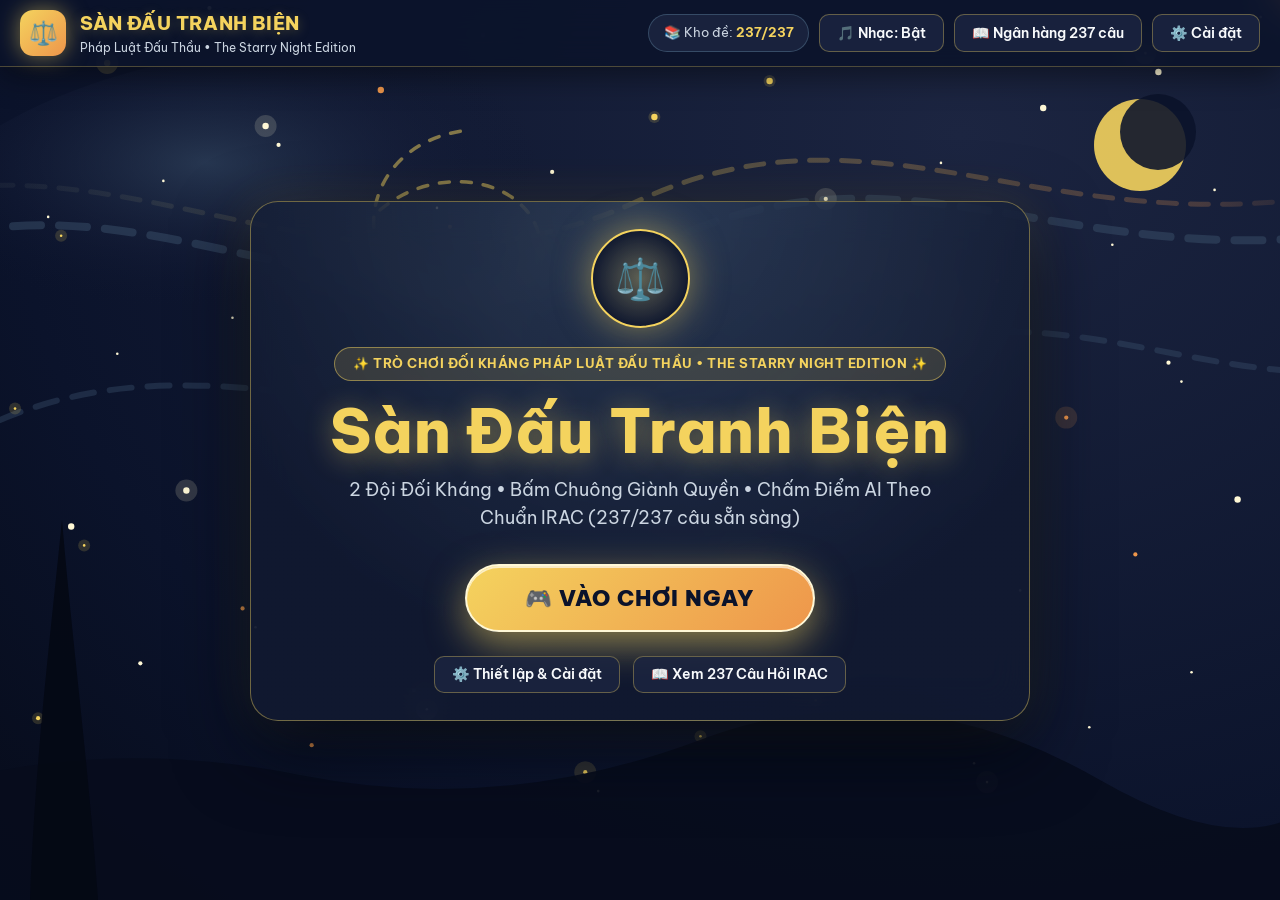
==== commit 23324026: "Deploy v9.2 Self-Contained Grader + Family Feud & Weakest Link Effects" ====
--- a/index.html
+++ b/index.html
@@ -7,18 +7,18 @@
     <meta name="author" content="Nguyễn Quốc Đạt, Đỗ Hoàng Gia Bảo, Trần Võ Đăng Khoa" />
     <meta name="referrer" content="no-referrer" />
     <title>Sàn Đấu Tranh Biện | Pháp Luật Đấu Thầu</title>
-    <link rel="icon" type="image/svg+xml" href="./favicon.svg?v=9.0" />
-    <link rel="shortcut icon" href="./favicon.svg?v=9.0" />
+    <link rel="icon" type="image/svg+xml" href="./favicon.svg?v=9.2" />
+    <link rel="shortcut icon" href="./favicon.svg?v=9.2" />
     <link rel="preconnect" href="https://fonts.googleapis.com" />
     <link rel="preconnect" href="https://fonts.gstatic.com" crossorigin />
     <link
       href="https://fonts.googleapis.com/css2?family=Be+Vietnam+Pro:ital,wght@0,400;0,500;0,600;0,700;0,800;1,400&family=Playfair+Display:ital,wght@0,700;0,800;1,600&family=JetBrains+Mono:wght@500;700&display=swap"
       rel="stylesheet"
     />
-    <link rel="stylesheet" href="./css/styles.css?v=9.0" />
+    <link rel="stylesheet" href="./css/styles.css?v=9.2" />
   </head>
   <body>
     <div id="root"></div>
-    <script type="module" src="./js/app.js?v=9.0"></script>
+    <script type="module" src="./js/app.js?v=9.2"></script>
   </body>
 </html>
--- a/css/styles.css
+++ b/css/styles.css
@@ -2128,7 +2128,7 @@
 
 
 /* =========================================================
-   10. ĐƯỜNG LÊN ĐỈNH OLYMPIA GAMESHOW & ZERO-SCROLL 100dvh VIEWPORT (v9.0)
+   10. ĐƯỜNG LÊN ĐỈNH OLYMPIA GAMESHOW & ZERO-SCROLL 100dvh VIEWPORT (v9.1)
    ========================================================= */
 html,
 body {
@@ -2146,17 +2146,17 @@
   flex-direction: column;
 }
 
-.top-bar {
+.top-nav {
   flex: 0 0 auto;
   padding: 0.55rem 1.25rem;
 }
 
 /* Welcome & Setup zero-scroll adaptation */
-.welcome-splash-container,
+.welcome-screen,
 .landing-container,
 .victory-container {
   flex: 1 1 auto;
-  min-height: 0;
+  min-height: 0 !important;
   max-height: calc(100dvh - 60px);
   overflow: hidden;
   padding: 0.65rem 1.25rem;
@@ -2164,35 +2164,71 @@
   flex-direction: column;
   justify-content: center;
   align-items: center;
+  gap: 0.6rem;
+}
+
+.welcome-hero-box {
+  padding: clamp(1.2rem, 3vh, 2.2rem) clamp(1.25rem, 3.5vw, 2.6rem);
+  max-height: calc(100dvh - 135px);
 }
 
 .hero-card {
   width: 100%;
-  max-width: 1040px;
-  max-height: calc(100dvh - 115px);
+  max-width: 1120px;
+  max-height: calc(100dvh - 125px);
   overflow-y: auto;
-  padding: clamp(0.9rem, 2vh, 1.5rem) clamp(1.1rem, 2.4vw, 1.9rem);
-}
-
-.setup-grid {
-  margin-bottom: clamp(0.65rem, 1.5vh, 1.1rem);
-  gap: 0.9rem;
-}
-
-.team-setup-card {
-  padding: clamp(0.75rem, 1.6vh, 1.1rem) 1.1rem;
-}
-
-.config-bar {
-  padding: clamp(0.65rem, 1.4vh, 0.95rem) 1rem;
-  margin-bottom: clamp(0.65rem, 1.5vh, 1rem);
+  padding: clamp(0.85rem, 1.8vh, 1.35rem) clamp(1rem, 2.2vw, 1.75rem);
+}
+
+.setup-top-bar {
+  margin-bottom: 0.45rem;
+}
+
+.hero-heading {
+  font-size: clamp(1.35rem, 2.5vw, 1.95rem);
+  margin-bottom: 0.3rem;
+}
+
+.hero-desc {
+  margin-bottom: 0.75rem;
+  font-size: 0.88rem;
+}
+
+.teams-setup-grid {
+  margin-bottom: 0.75rem;
   gap: 0.85rem;
 }
 
-.landing-container .author-footer,
-.welcome-splash-container .author-footer {
-  margin-top: 0.45rem;
-  padding: 0.35rem 0;
+.team-setup-box {
+  padding: clamp(0.65rem, 1.4vh, 1rem) 1rem;
+}
+
+.team-box-header {
+  margin-bottom: 0.55rem;
+}
+
+.text-input {
+  padding: 0.5rem 0.8rem;
+  margin-bottom: 0.55rem;
+}
+
+.quick-match-bar {
+  padding: 0.55rem 0.95rem;
+  margin-bottom: 0.75rem;
+  gap: 0.65rem;
+}
+
+.hero-cta-row {
+  margin: 0.25rem 0 0.75rem;
+}
+
+.rule-mini-card {
+  padding: 0.65rem 0.9rem;
+}
+
+.landing-credits {
+  padding: 0.45rem 1rem;
+  font-size: 0.8rem;
   flex-shrink: 0;
 }
 
@@ -2211,7 +2247,7 @@
   gap: clamp(0.4rem, 1vh, 0.7rem);
 }
 
-.scoreboard-hud {
+.arena-hud {
   flex: 0 0 auto;
   gap: 0.85rem;
   margin-bottom: 0;
@@ -2227,18 +2263,25 @@
 
 .hud-center {
   flex: 0 0 auto;
-}
-
-.timer-ring-wrap {
-  width: clamp(64px, 8.8vh, 84px);
-  height: clamp(64px, 8.8vh, 84px);
-}
-
-.timer-number {
+  padding: 0.45rem 0.85rem;
+  gap: 0.25rem;
+}
+
+.countdown-ring-wrap {
+  width: clamp(62px, 8.2vh, 80px);
+  height: clamp(62px, 8.2vh, 80px);
+}
+
+.countdown-svg {
+  width: 100%;
+  height: 100%;
+}
+
+.countdown-center-text {
   font-size: clamp(1.1rem, 2vh, 1.45rem);
 }
 
-.timer-olympia-pop .timer-ring-wrap {
+.timer-olympia-pop .countdown-ring-wrap {
   transform: scale(1.1);
   filter: drop-shadow(0 0 22px rgba(244, 211, 94, 0.95));
   transition: transform 0.3s cubic-bezier(0.16, 1, 0.3, 1), filter 0.3s ease;
@@ -2249,6 +2292,7 @@
   height: 18px;
 }
 
+.stage-transition-card,
 .question-arena-card {
   flex: 1 1 auto;
   min-height: 0;
@@ -2259,12 +2303,12 @@
   overflow: hidden;
 }
 
-.question-meta-row {
+.question-card-header {
   flex: 0 0 auto;
-  margin-bottom: clamp(0.4rem, 1vh, 0.75rem);
-}
-
-.olympia-header-docked .q-badge-number {
+  margin-bottom: clamp(0.35rem, 0.8vh, 0.65rem);
+}
+
+.q-number-badge.olympia-header-docked {
   background: linear-gradient(135deg, var(--star-yellow), var(--star-amber));
   color: #0B132B;
   font-weight: 900;
@@ -2299,49 +2343,46 @@
   }
 }
 
-.question-box {
+.question-verbatim-text {
   flex: 0 1 auto;
-  padding: clamp(0.65rem, 1.5vh, 1.15rem) 1.25rem;
-  margin-bottom: clamp(0.45rem, 1.1vh, 0.85rem);
-  max-height: 26dvh;
+  padding: clamp(0.65rem, 1.5vh, 1.1rem) 1.25rem;
+  margin-bottom: clamp(0.45rem, 1vh, 0.8rem);
+  font-size: clamp(1rem, 2.05vh, 1.32rem);
+  line-height: 1.45;
+  max-height: 24dvh;
   overflow-y: auto;
 }
 
-.question-box h2 {
-  font-size: clamp(1rem, 2.1vh, 1.32rem);
-  line-height: 1.42;
-}
-
 /* Answering box compact zero-scroll */
-.answering-box {
+.answering-panel {
   flex: 1 1 auto;
   min-height: 0;
   display: flex;
   flex-direction: column;
   justify-content: space-between;
-  padding: clamp(0.65rem, 1.4vh, 1rem) 1.15rem;
-  gap: 0.5rem;
-}
-
-.answering-header {
-  margin-bottom: 0.25rem;
+  padding: clamp(0.6rem, 1.3vh, 0.95rem) 1.1rem;
+  gap: 0.45rem;
+}
+
+.answering-banner {
+  margin-bottom: 0.2rem;
 }
 
 .answer-textarea {
   flex: 1 1 auto;
-  min-height: 58px;
-  max-height: 15dvh;
-  padding: 0.6rem 0.9rem;
-  margin-bottom: 0.45rem;
-  font-size: 0.95rem;
+  min-height: 56px;
+  max-height: 14dvh;
+  padding: 0.55rem 0.85rem;
+  margin-bottom: 0.4rem;
+  font-size: 0.94rem;
 }
 
 .voice-combat-stage {
   flex: 1 1 auto;
   min-height: 0;
   gap: 0.45rem;
-  margin-bottom: 0.45rem;
-  justify-content: center;
+  margin-bottom: 0.25rem;
+  justify-content: space-between;
 }
 
 .voice-live-transcript-card {
@@ -2355,13 +2396,7 @@
   font-size: 0.94rem;
 }
 
-.btn-submit {
-  padding: clamp(0.55rem, 1.2vh, 0.85rem) 1.2rem;
-  font-size: 0.95rem;
-  flex-shrink: 0;
-}
-
-.buzzer-zone {
+.buzzer-arena-zone {
   flex: 1 1 auto;
   display: flex;
   flex-direction: column;
@@ -2369,8 +2404,12 @@
   gap: 0.5rem;
 }
 
-.buzzer-btn {
-  padding: clamp(0.65rem, 1.6vh, 1.15rem) 1rem;
+.buzzer-big-btn {
+  padding: clamp(0.7rem, 1.7vh, 1.25rem) 1rem;
+}
+
+.buzzer-icon {
+  font-size: clamp(1.7rem, 3.2vh, 2.2rem);
 }
 
 /* =========================================================
@@ -2429,18 +2468,6 @@
   to { opacity: 1; transform: scaleX(1.3); }
 }
 
-.hud-team-led-active-a {
-  border-color: #F4D35E !important;
-  box-shadow: 0 0 32px rgba(244, 211, 94, 0.75), inset 0 0 22px rgba(244, 211, 94, 0.25) !important;
-  transform: translateY(-2px) scale(1.02);
-}
-
-.hud-team-led-active-b {
-  border-color: #38BDF8 !important;
-  box-shadow: 0 0 32px rgba(56, 189, 248, 0.75), inset 0 0 22px rgba(56, 189, 248, 0.25) !important;
-  transform: translateY(-2px) scale(1.02);
-}
-
 /* =========================================================
    ĐƯỜNG LÊN ĐỈNH OLYMPIA QUESTION TRANSITION (ZOOM TO TOP)
    ========================================================= */
@@ -2466,27 +2493,21 @@
 .olympia-ring {
   position: absolute;
   border-radius: 50%;
-  border: 2px dashed rgba(244, 211, 94, 0.32);
-}
-
-.olympia-ring.ring-1 {
-  width: 240px;
-  height: 240px;
-  animation: spinRingCW 8s linear infinite;
-}
-
-.olympia-ring.ring-2 {
+  border: 2px dashed rgba(244, 211, 94, 0.35);
+}
+
+.olympia-ring.ring-outer {
   width: 340px;
   height: 340px;
+  animation: spinRingCW 9s linear infinite;
+}
+
+.olympia-ring.ring-inner {
+  width: 220px;
+  height: 220px;
   border-style: solid;
-  border-color: rgba(238, 150, 75, 0.24);
-  animation: spinRingCCW 12s linear infinite;
-}
-
-.olympia-ring.ring-3 {
-  width: 440px;
-  height: 440px;
-  animation: spinRingCW 16s linear infinite;
+  border-color: rgba(238, 150, 75, 0.35);
+  animation: spinRingCCW 6s linear infinite;
 }
 
 @keyframes spinRingCW {
@@ -2505,20 +2526,12 @@
   display: flex;
   flex-direction: column;
   align-items: center;
-  gap: 0.65rem;
-  animation: olympiaBannerCenterThenDock 0.9s cubic-bezier(0.22, 1, 0.36, 1) forwards;
-}
-
-.olympia-round-kicker {
-  font-size: 0.8rem;
-  font-weight: 800;
-  letter-spacing: 2.5px;
-  color: var(--star-amber);
-  text-transform: uppercase;
-}
-
-.olympia-question-title {
-  font-size: clamp(2.1rem, 4.5vw, 3.2rem);
+  gap: 0.5rem;
+  animation: olympiaBannerCenterThenDock 1.15s cubic-bezier(0.22, 1, 0.36, 1) forwards;
+}
+
+.olympia-zoom-title {
+  font-size: clamp(2rem, 4.2vw, 3rem);
   font-weight: 900;
   color: #FFFFFF;
   text-shadow: 0 0 28px rgba(244, 211, 94, 0.85);
@@ -2530,52 +2543,67 @@
     opacity: 0;
     transform: scale(0.55) translateY(30px);
   }
-  45% {
+  40% {
     opacity: 1;
     transform: scale(1.08) translateY(0);
   }
-  75% {
+  72% {
     opacity: 1;
     transform: scale(1) translateY(0);
   }
   100% {
     opacity: 0.92;
-    transform: scale(0.68) translateY(-115px);
+    transform: scale(0.68) translateY(-110px);
   }
 }
 
 /* =========================================================
    OLYMPIA LAUREL WREATH GRAND CHAMPIONSHIP VICTORY PODIUM
    ========================================================= */
-.olympia-victory-stage {
+.victory-card.olympia-victory-stage {
   position: relative;
+  overflow: hidden;
+  width: 100%;
+  max-width: 980px;
+  max-height: calc(100dvh - 80px);
+  padding: clamp(0.9rem, 2vh, 1.5rem) clamp(1.2rem, 2.5vw, 2rem);
+  display: flex;
+  flex-direction: column;
+  justify-content: space-between;
+  gap: clamp(0.45rem, 1.1vh, 0.8rem);
+  border: 2px solid rgba(244, 211, 94, 0.82);
+  box-shadow: 0 24px 80px rgba(0, 0, 0, 0.85), 0 0 55px rgba(244, 211, 94, 0.28);
 }
 
 .victory-god-rays {
   position: absolute;
+  top: 50%;
+  left: 50%;
   width: 680px;
   height: 680px;
+  margin-top: -340px;
+  margin-left: -340px;
   border-radius: 50%;
   background: conic-gradient(
     from 0deg,
     transparent 0deg 20deg,
-    rgba(244, 211, 94, 0.14) 20deg 40deg,
+    rgba(244, 211, 94, 0.12) 20deg 40deg,
     transparent 40deg 60deg,
-    rgba(238, 150, 75, 0.14) 60deg 80deg,
+    rgba(238, 150, 75, 0.12) 60deg 80deg,
     transparent 80deg 100deg,
-    rgba(244, 211, 94, 0.14) 100deg 120deg,
+    rgba(244, 211, 94, 0.12) 100deg 120deg,
     transparent 120deg 140deg,
-    rgba(238, 150, 75, 0.14) 140deg 160deg,
+    rgba(238, 150, 75, 0.12) 140deg 160deg,
     transparent 160deg 180deg,
-    rgba(244, 211, 94, 0.14) 180deg 200deg,
+    rgba(244, 211, 94, 0.12) 180deg 200deg,
     transparent 200deg 220deg,
-    rgba(238, 150, 75, 0.14) 220deg 240deg,
+    rgba(238, 150, 75, 0.12) 220deg 240deg,
     transparent 240deg 260deg,
-    rgba(244, 211, 94, 0.14) 260deg 280deg,
+    rgba(244, 211, 94, 0.12) 260deg 280deg,
     transparent 280deg 300deg,
-    rgba(238, 150, 75, 0.14) 300deg 320deg,
+    rgba(238, 150, 75, 0.12) 300deg 320deg,
     transparent 320deg 340deg,
-    rgba(244, 211, 94, 0.14) 340deg 360deg
+    rgba(244, 211, 94, 0.12) 340deg 360deg
   );
   filter: blur(8px);
   animation: spinRingCW 24s linear infinite;
@@ -2583,19 +2611,9 @@
   z-index: 0;
 }
 
-.olympia-victory-card {
+.victory-card.olympia-victory-stage > *:not(.victory-god-rays) {
   position: relative;
   z-index: 2;
-  width: 100%;
-  max-width: 980px;
-  max-height: calc(100dvh - 86px);
-  padding: clamp(0.95rem, 2.2vh, 1.65rem) clamp(1.25rem, 2.6vw, 2.2rem);
-  display: flex;
-  flex-direction: column;
-  justify-content: space-between;
-  gap: clamp(0.5rem, 1.3vh, 0.95rem);
-  border: 2px solid rgba(244, 211, 94, 0.82);
-  box-shadow: 0 24px 80px rgba(0, 0, 0, 0.85), 0 0 55px rgba(244, 211, 94, 0.28);
 }
 
 .laurel-wreath-crest {
@@ -2604,7 +2622,7 @@
   justify-content: center;
   gap: 0.55rem;
   margin: 0 auto;
-  padding: 0.35rem 1.25rem;
+  padding: 0.3rem 1.2rem;
   border-radius: 999px;
   background: radial-gradient(circle, rgba(244, 211, 94, 0.26), rgba(11, 19, 43, 0.9));
   border: 1.5px solid rgba(244, 211, 94, 0.68);
@@ -2612,33 +2630,26 @@
 }
 
 .laurel-branch {
-  font-size: clamp(1.5rem, 3vh, 2.1rem);
+  font-size: clamp(1.4rem, 2.8vh, 2rem);
   filter: drop-shadow(0 0 10px rgba(244, 211, 94, 0.8));
 }
 
-.laurel-left {
-  transform: scaleX(-1) rotate(-12deg);
-}
-
 .laurel-right {
-  transform: rotate(-12deg);
+  transform: scaleX(-1);
 }
 
 .victory-crown {
-  font-size: clamp(2rem, 4vh, 2.8rem);
+  font-size: clamp(1.9rem, 3.6vh, 2.6rem);
   margin-bottom: 0;
 }
 
-.victory-kicker {
-  font-size: 0.76rem;
-  font-weight: 800;
-  letter-spacing: 2px;
-  color: var(--star-amber);
-}
-
-.victory-headline {
-  font-size: clamp(1.35rem, 3vh, 2.05rem);
-  margin: 0;
+.victory-subtitle {
+  margin-bottom: 0;
+}
+
+.victory-title {
+  font-size: clamp(1.3rem, 2.8vh, 1.95rem);
+  margin-bottom: 0;
   color: var(--star-yellow);
   text-shadow: 0 0 24px rgba(244, 211, 94, 0.65);
 }
@@ -2646,12 +2657,12 @@
 .victory-margin-pill {
   display: inline-block;
   align-self: center;
-  padding: 0.32rem 1.15rem;
+  padding: 0.28rem 1.1rem;
   border-radius: 999px;
   background: rgba(244, 211, 94, 0.16);
   border: 1px solid rgba(244, 211, 94, 0.55);
   color: #FFFFFF;
-  font-size: 0.85rem;
+  font-size: 0.84rem;
 }
 
 .victory-margin-pill strong {
@@ -2659,18 +2670,18 @@
 }
 
 .olympia-podium-grid {
-  margin: 0.2rem 0;
-  gap: 1.1rem;
+  margin: 0.15rem 0;
+  gap: 1rem;
 }
 
 .podium-rank-tag {
   display: inline-block;
-  padding: 0.22rem 0.75rem;
+  padding: 0.2rem 0.7rem;
   border-radius: 999px;
   font-size: 0.72rem;
   font-weight: 900;
   letter-spacing: 1px;
-  margin-bottom: 0.35rem;
+  margin-bottom: 0.25rem;
   background: rgba(58, 80, 107, 0.55);
   color: var(--text-muted);
 }
@@ -2679,7 +2690,7 @@
   background: linear-gradient(160deg, rgba(244, 211, 94, 0.24), rgba(28, 37, 65, 0.96)) !important;
   border: 2px solid var(--star-yellow) !important;
   box-shadow: 0 0 36px rgba(244, 211, 94, 0.42) !important;
-  transform: translateY(-4px) scale(1.02);
+  transform: translateY(-3px) scale(1.01);
 }
 
 .podium-champion .podium-rank-tag {
@@ -2692,17 +2703,17 @@
 }
 
 .final-team-card {
-  padding: clamp(0.75rem, 1.8vh, 1.25rem) 1.1rem;
+  padding: clamp(0.65rem, 1.5vh, 1.1rem) 1rem;
 }
 
 .final-avatar {
-  font-size: clamp(1.8rem, 3.4vh, 2.4rem);
-  margin-bottom: 0.2rem;
-}
-
-.final-score {
-  font-size: clamp(1.5rem, 3vh, 2.15rem);
-  margin: 0.15rem 0 0.4rem;
+  font-size: clamp(1.7rem, 3.2vh, 2.2rem);
+  margin-bottom: 0.15rem;
+}
+
+.final-points {
+  font-size: clamp(1.45rem, 2.8vh, 2rem);
+  margin: 0.1rem 0 0.35rem;
 }
 
 .podium-stats-row {
@@ -2723,17 +2734,245 @@
 }
 
 .final-vs-bolt {
-  font-size: 1.5rem;
+  font-size: 1.4rem;
   font-weight: 900;
   color: var(--star-yellow);
   text-shadow: 0 0 18px rgba(244, 211, 94, 0.8);
 }
 
-.olympia-victory-card .author-highlight-box {
-  margin: 0;
-  padding: 0.6rem 1rem;
-}
-
-.olympia-victory-card .victory-actions {
-  margin-top: 0.15rem;
-}
+.victory-card.olympia-victory-stage .authors-honor-plaque {
+  margin-bottom: 0;
+  padding: 0.55rem 1rem;
+}
+
+.victory-card.olympia-victory-stage .authors-names {
+  font-size: 1.05rem;
+  margin-bottom: 0;
+}
+
+.victory-card.olympia-victory-stage .victory-actions {
+  margin-top: 0.1rem;
+}
+
+
+/* =========================================================
+   11. FAMILY FEUD FACE-OFF BUZZERS, STRIKE [X] & THE WEAKEST LINK TENSION (v9.2)
+   ========================================================= */
+/* Full-screen strobe flash when a team slams the buzzer */
+.buzzer-strobe-flash {
+  position: fixed;
+  inset: 0;
+  pointer-events: none;
+  z-index: 65;
+  animation: buzzerStrobeBurst 0.55s cubic-bezier(0.16, 1, 0.3, 1) forwards;
+}
+
+.buzzer-strobe-flash.flash-team-a {
+  background: radial-gradient(circle at 25% 50%, rgba(244, 211, 94, 0.55), rgba(238, 150, 75, 0.22) 55%, transparent 80%);
+}
+
+.buzzer-strobe-flash.flash-team-b {
+  background: radial-gradient(circle at 75% 50%, rgba(56, 189, 248, 0.55), rgba(37, 99, 235, 0.22) 55%, transparent 80%);
+}
+
+@keyframes buzzerStrobeBurst {
+  0% { opacity: 1; transform: scale(0.96); }
+  35% { opacity: 0.85; transform: scale(1.02); }
+  100% { opacity: 0; transform: scale(1.05); }
+}
+
+/* Family Feud 3D Mushroom Arcade Buzzer Podiums */
+.feud-mushroom-buzzer {
+  position: relative;
+  overflow: hidden;
+  border-radius: 22px;
+  padding: clamp(0.65rem, 1.5vh, 1.1rem) 1rem;
+  background: radial-gradient(circle at 50% 25%, rgba(28, 37, 65, 0.96), rgba(8, 14, 34, 0.99));
+  border: 2.5px solid rgba(244, 211, 94, 0.55);
+  box-shadow: 0 12px 28px rgba(0, 0, 0, 0.75), inset 0 1px 0 rgba(255, 255, 255, 0.22);
+}
+
+.feud-mushroom-buzzer.buzzer-b {
+  border-color: rgba(56, 189, 248, 0.58);
+}
+
+.feud-led-chase {
+  position: absolute;
+  inset: 3px;
+  border-radius: 18px;
+  border: 2px dotted rgba(244, 211, 94, 0.45);
+  pointer-events: none;
+  animation: feudLedBlink 1.1s steps(2, start) infinite;
+}
+
+.feud-mushroom-buzzer.buzzer-b .feud-led-chase {
+  border-color: rgba(56, 189, 248, 0.48);
+}
+
+@keyframes feudLedBlink {
+  0%, 100% { opacity: 0.35; }
+  50% { opacity: 0.95; }
+}
+
+.buzzer-dome-cap {
+  position: relative;
+  width: clamp(58px, 8.2vh, 78px);
+  height: clamp(58px, 8.2vh, 78px);
+  border-radius: 50%;
+  display: flex;
+  align-items: center;
+  justify-content: center;
+  margin-bottom: 0.15rem;
+  transition: transform 0.14s ease, box-shadow 0.14s ease;
+}
+
+.dome-gold {
+  background: radial-gradient(circle at 35% 30%, #FFF8D6 0%, #F4D35E 42%, #D97706 88%, #78350F 100%);
+  border: 3px solid #FEF08A;
+  box-shadow: 0 7px 0 #78350F, 0 0 26px rgba(244, 211, 94, 0.75);
+}
+
+.dome-cobalt {
+  background: radial-gradient(circle at 35% 30%, #E0F2FE 0%, #38BDF8 42%, #0284C7 88%, #1E3A8A 100%);
+  border: 3px solid #BAE6FD;
+  box-shadow: 0 7px 0 #1E3A8A, 0 0 26px rgba(56, 189, 248, 0.75);
+}
+
+.dome-glare {
+  position: absolute;
+  top: 8px;
+  left: 14px;
+  width: 22px;
+  height: 10px;
+  border-radius: 50%;
+  background: rgba(255, 255, 255, 0.65);
+  transform: rotate(-22deg);
+  pointer-events: none;
+}
+
+.feud-mushroom-buzzer:hover:not(:disabled) .buzzer-dome-cap {
+  transform: translateY(-2px) scale(1.06);
+}
+
+.feud-mushroom-buzzer:active:not(:disabled) .buzzer-dome-cap {
+  transform: translateY(4px) scale(0.97);
+  box-shadow: 0 2px 0 #78350F, 0 0 38px rgba(244, 211, 94, 1);
+}
+
+.feud-faceoff-center {
+  position: relative;
+  display: flex;
+  align-items: center;
+  justify-content: center;
+  padding: 0.55rem 1rem;
+  font-size: 0.85rem;
+  letter-spacing: 1.2px;
+}
+
+.faceoff-ring {
+  position: absolute;
+  inset: -6px;
+  border-radius: 999px;
+  border: 1.5px dashed rgba(244, 211, 94, 0.55);
+  animation: spinRingCW 8s linear infinite;
+  pointer-events: none;
+}
+
+/* Family Feud Face-Off Lockout Banner inside Answering Pod */
+.feud-lockout-banner {
+  display: flex;
+  align-items: center;
+  justify-content: space-between;
+  gap: 0.75rem;
+  flex-wrap: wrap;
+  padding: 0.45rem 0.9rem;
+  border-radius: 12px;
+  animation: feudBannerSlam 0.32s cubic-bezier(0.16, 1, 0.3, 1);
+}
+
+.feud-lockout-banner.lockout-team-a {
+  background: linear-gradient(90deg, rgba(244, 211, 94, 0.25), rgba(238, 150, 75, 0.12));
+  border: 1.5px solid #F4D35E;
+  box-shadow: 0 0 24px rgba(244, 211, 94, 0.35);
+}
+
+.feud-lockout-banner.lockout-team-b {
+  background: linear-gradient(90deg, rgba(56, 189, 248, 0.25), rgba(37, 99, 235, 0.12));
+  border: 1.5px solid #38BDF8;
+  box-shadow: 0 0 24px rgba(56, 189, 248, 0.35);
+}
+
+@keyframes feudBannerSlam {
+  from { transform: scale(0.92) translateY(-8px); opacity: 0; }
+  to { transform: scale(1) translateY(0); opacity: 1; }
+}
+
+.feud-bell-icon {
+  padding: 0.22rem 0.65rem;
+  border-radius: 999px;
+  background: linear-gradient(135deg, var(--star-yellow), var(--star-amber));
+  color: #0B132B;
+  font-weight: 900;
+  font-size: 0.76rem;
+  letter-spacing: 0.8px;
+}
+
+.feud-lockout-text {
+  font-size: 0.92rem;
+  color: #FFFFFF;
+}
+
+.feud-lockout-text strong {
+  color: var(--star-yellow);
+}
+
+/* Family Feud Giant Red [ X ] Strike & Steal Alert */
+.feud-strike-x-banner {
+  display: flex;
+  align-items: center;
+  justify-content: center;
+  gap: 0.9rem;
+  padding: 0.5rem 1rem;
+  margin-bottom: 0.5rem;
+  background: linear-gradient(90deg, rgba(127, 29, 29, 0.88), rgba(185, 28, 28, 0.65), rgba(127, 29, 29, 0.88));
+  border: 2px solid #F87171;
+  border-radius: 14px;
+  color: #FFFFFF;
+  box-shadow: 0 0 28px rgba(239, 68, 68, 0.55);
+  animation: strikeXShake 0.45s cubic-bezier(0.36, 0.07, 0.19, 0.97);
+}
+
+.feud-strike-x-box {
+  display: inline-flex;
+  align-items: center;
+  justify-content: center;
+  width: 34px;
+  height: 34px;
+  border-radius: 8px;
+  background: #DC2626;
+  border: 2.5px solid #FCA5A5;
+  color: #FFFFFF;
+  font-size: 1.25rem;
+  font-weight: 900;
+  box-shadow: 0 0 14px #EF4444;
+  flex-shrink: 0;
+}
+
+@keyframes strikeXShake {
+  0%, 100% { transform: scale(1); }
+  20% { transform: scale(1.04) translateX(-6px); }
+  40% { transform: scale(1.04) translateX(6px); }
+  60% { transform: scale(1.02) translateX(-4px); }
+  80% { transform: scale(1.02) translateX(4px); }
+}
+
+/* The Weakest Link Final 5-Second Red Studio Tension Stage */
+.weakest-link-critical-stage .question-arena-card {
+  border-color: rgba(248, 113, 113, 0.85) !important;
+  box-shadow: 0 0 42px rgba(239, 68, 68, 0.35), inset 0 0 28px rgba(239, 68, 68, 0.14) !important;
+}
+
+.weakest-link-critical-stage .hud-center {
+  border-color: #EF4444 !important;
+  box-shadow: 0 0 32px rgba(239, 68, 68, 0.65) !important;
+}
